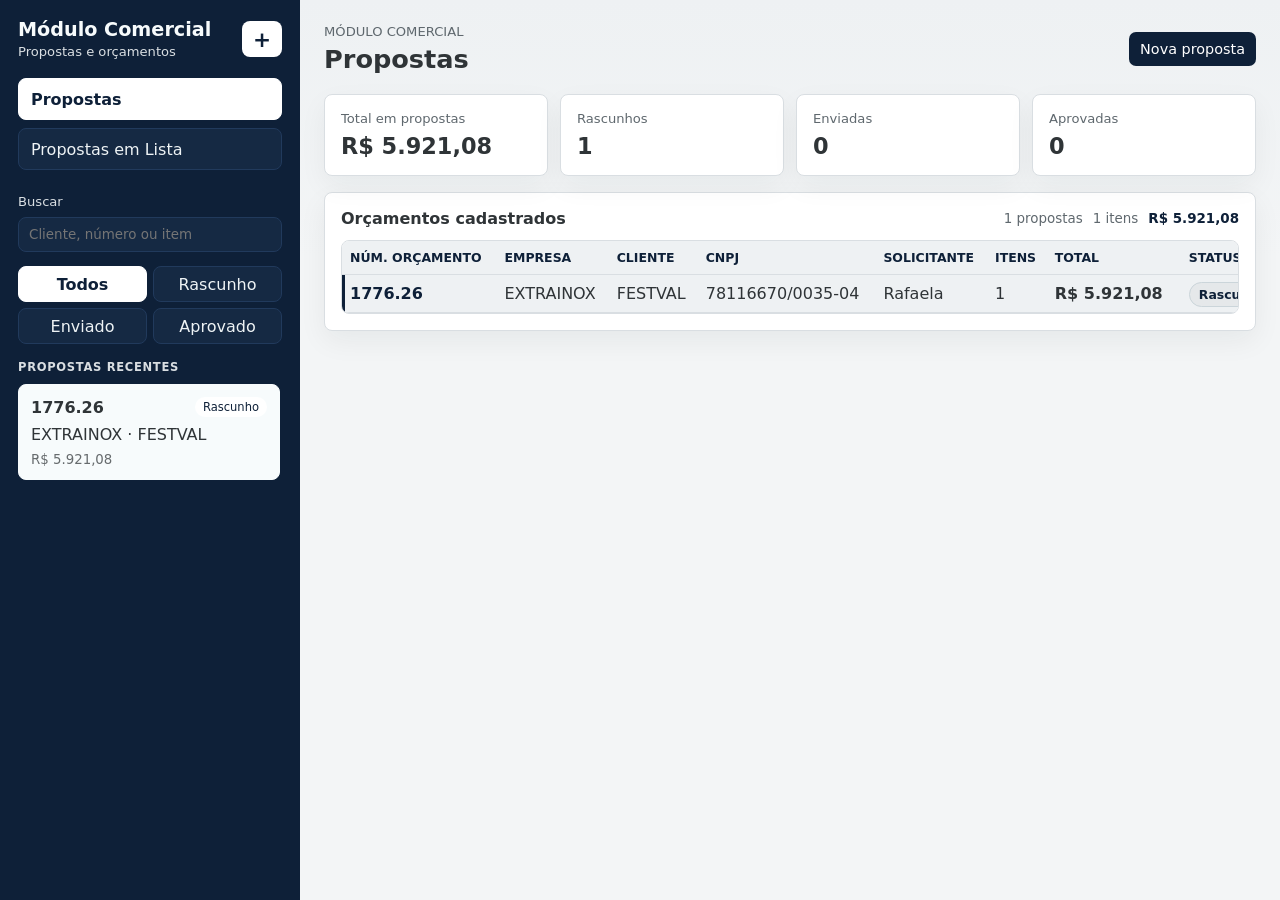
==== index.html @ a144a551 "Add files via upload" ====
<!doctype html>
<html lang="pt-BR">
  <head>
    <meta charset="utf-8" />
    <meta name="viewport" content="width=device-width, initial-scale=1" />
    <title>Orçamentos | Protótipo local</title>
    <link rel="stylesheet" href="./styles.css" />
  </head>
  <body>
    <div class="app-shell">
      <aside class="quote-nav" aria-label="Módulo Comercial">
        <div class="brand-row">
          <div>
            <strong>Módulo Comercial</strong>
            <span>Propostas e orçamentos</span>
          </div>
          <button class="icon-button" id="newQuoteButton" type="button" title="Novo orçamento" aria-label="Novo orçamento">+</button>
        </div>

        <nav class="module-nav" aria-label="Navegação do módulo comercial">
          <button class="module-button is-active" type="button" data-screen="propostas">Propostas</button>
          <button class="module-button" type="button" data-screen="lista">Propostas em Lista</button>
        </nav>

        <label class="search-box">
          <span>Buscar</span>
          <input id="searchInput" type="search" placeholder="Cliente, número ou item" autocomplete="off" />
        </label>

        <div class="status-tabs" role="tablist" aria-label="Filtro por status">
          <button class="status-tab is-active" type="button" data-filter="todos">Todos</button>
          <button class="status-tab" type="button" data-filter="rascunho">Rascunho</button>
          <button class="status-tab" type="button" data-filter="enviado">Enviado</button>
          <button class="status-tab" type="button" data-filter="aprovado">Aprovado</button>
        </div>

        <div class="nav-section-title">Propostas recentes</div>
        <div class="quote-list" id="quoteList" aria-live="polite"></div>
      </aside>

      <main class="workspace">
        <section class="screen" id="proposalScreen">
          <div id="proposalOverview">
            <header class="topbar">
              <div>
                <p class="eyebrow">Módulo Comercial</p>
                <h1>Propostas</h1>
              </div>
              <div class="topbar-actions">
                <button class="primary-button" id="newQuoteOverviewButton" type="button">Nova proposta</button>
              </div>
            </header>

            <section class="stat-grid" aria-label="Resumo das propostas">
              <article class="stat-card">
                <span>Total em propostas</span>
                <strong id="overviewTotalValue">R$ 0,00</strong>
              </article>
              <article class="stat-card">
                <span>Rascunhos</span>
                <strong id="overviewDraftCount">0</strong>
              </article>
              <article class="stat-card">
                <span>Enviadas</span>
                <strong id="overviewSentCount">0</strong>
              </article>
              <article class="stat-card">
                <span>Aprovadas</span>
                <strong id="overviewApprovedCount">0</strong>
              </article>
            </section>

            <section class="panel list-panel" aria-label="Orçamentos cadastrados">
              <div class="section-heading">
                <h2>Orçamentos cadastrados</h2>
                <div class="list-metrics">
                  <span id="overviewProposalCount">0 propostas</span>
                  <span id="overviewItemCount">0 itens</span>
                  <strong id="overviewGrandTotal">R$ 0,00</strong>
                </div>
              </div>

              <div class="table-wrap">
                <table class="overview-table">
                  <thead>
                    <tr>
                      <th>Núm. orçamento</th>
                      <th>Empresa</th>
                      <th>Cliente</th>
                      <th>CNPJ</th>
                      <th>Solicitante</th>
                      <th>Itens</th>
                      <th>Total</th>
                      <th>Status</th>
                      <th>Última alteração</th>
                    </tr>
                  </thead>
                  <tbody id="proposalOverviewBody"></tbody>
                </table>
              </div>
            </section>
          </div>

          <div id="proposalEditor" class="is-hidden">
        <header class="topbar">
          <div>
            <p class="eyebrow">Baseado na planilha atual</p>
            <h1 id="quoteTitle">Novo orçamento</h1>
          </div>
          <div class="topbar-actions">
            <button class="ghost-button" id="backToProposalsButton" type="button">Voltar</button>
            <button class="ghost-button" id="duplicateButton" type="button">Duplicar</button>
            <button class="ghost-button danger-text" id="deleteButton" type="button">Excluir</button>
            <button class="ghost-button" id="exportButton" type="button">Exportar JSON</button>
            <label class="ghost-button file-button">
              Importar JSON
              <input id="importInput" type="file" accept="application/json" />
            </label>
            <button class="primary-button" id="printButton" type="button">Imprimir proposta</button>
          </div>
        </header>

        <section class="edit-grid" aria-label="Editor de orçamento">
          <form class="details-stack" id="quoteForm">
            <section class="panel details-panel">
              <div class="section-heading">
                <h2>Identificação</h2>
                <div class="save-state" id="saveState">Salvo localmente</div>
              </div>
              <div class="compact-form-grid">
                <label>
                  Núm. orçamento
                  <input name="number" type="text" required />
                </label>
                <label>
                  Empresa
                  <select name="company">
                    <option value="EXTRAINOX">EXTRAINOX</option>
                    <option value="EXTRAFRIO">EXTRAFRIO</option>
                  </select>
                </label>
                <label>
                  Status
                  <select name="status">
                    <option value="rascunho">Rascunho</option>
                    <option value="enviado">Enviado</option>
                    <option value="aprovado">Aprovado</option>
                    <option value="revisao">Em revisão</option>
                    <option value="recusado">Recusado</option>
                  </select>
                </label>
                <label>
                  Incluído por
                  <input name="includedBy" type="text" />
                </label>
              </div>
            </section>

            <section class="panel details-panel">
              <div class="section-heading">
                <h2>Cliente</h2>
              </div>
              <div class="compact-form-grid">
                <label class="span-2">
                  Nome fantasia
                  <input name="client" type="text" placeholder="Nome do cliente" required />
                </label>
                <label class="span-2">
                  Razão social
                  <input name="legalName" type="text" />
                </label>
                <label>
                  CNPJ
                  <input name="cnpj" type="text" />
                </label>
                <label>
                  Solicitante
                  <input name="requester" type="text" />
                </label>
                <label>
                  Fone
                  <input name="phone" type="text" />
                </label>
                <label>
                  E-mail
                  <input name="email" type="email" />
                </label>
              </div>
            </section>

            <section class="panel details-panel">
              <div class="section-heading">
                <h2>Endereço</h2>
              </div>
              <div class="address-line-grid">
                <label class="address-main">
                  Endereço
                  <input name="address" type="text" />
                </label>
                <label>
                  Número
                  <input name="addressNumber" type="text" />
                </label>
                <label>
                  Bairro
                  <input name="district" type="text" />
                </label>
                <label>
                  Cidade
                  <input name="city" type="text" />
                </label>
                <label>
                  UF
                  <input name="state" type="text" maxlength="2" placeholder="PR" />
                </label>
                <label>
                  CEP
                  <input name="zipCode" type="text" />
                </label>
              </div>
            </section>

            <section class="panel details-panel">
              <div class="section-heading">
                <h2>Condições comerciais</h2>
              </div>
              <div class="compact-form-grid">
                <label>
                  Pagamento
                  <input name="paymentTerms" type="text" placeholder="30 dias" />
                </label>
                <label>
                  Entrega
                  <input name="deliveryTime" type="text" placeholder="30 dias" />
                </label>
                <label>
                  Validade
                  <input name="proposalValidity" type="text" placeholder="10 dias" />
                </label>
                <label>
                  Frete
                  <input name="freightType" type="text" placeholder="CIF / FOB" />
                </label>
              </div>
              <label class="full-label">
                Observações comerciais
                <textarea name="notes" rows="3" placeholder="Inclua garantias, escopo, exclusões ou premissas relevantes."></textarea>
              </label>
            </section>
          </form>

        </section>

        <section class="panel item-panel" aria-label="Itens do orçamento">
          <div class="section-heading">
            <h2>Itens</h2>
            <button class="secondary-button" id="addItemButton" type="button">Adicionar item</button>
          </div>

          <div class="table-wrap">
            <table>
              <thead>
                <tr>
                  <th>Código</th>
                  <th>Descrição</th>
                  <th>Qtd.</th>
                  <th>NCM</th>
                  <th>Preço líquido</th>
                  <th>BC ICMS</th>
                  <th>ICMS %</th>
                  <th>IPI %</th>
                  <th>Valor un.</th>
                  <th>Total</th>
                  <th></th>
                </tr>
              </thead>
              <tbody id="itemsBody"></tbody>
            </table>
          </div>
        </section>

        <section class="panel summary-panel summary-panel-bottom" aria-label="Resumo financeiro">
          <div class="section-heading">
            <h2>Resumo do orçamento</h2>
            <span class="quote-pill" id="statusPill">Rascunho</span>
          </div>

          <div class="summary-card-grid">
            <div class="summary-card">
              <span>Preço líquido</span>
              <strong id="liquidTotal">R$ 0,00</strong>
            </div>
            <div class="summary-card">
              <span>ICMS total</span>
              <strong id="icmsTotal">R$ 0,00</strong>
            </div>
            <div class="summary-card">
              <span>IPI total</span>
              <strong id="ipiTotal">R$ 0,00</strong>
            </div>
            <div class="summary-card">
              <span>PIS/COFINS total</span>
              <strong id="pisCofinsTotal">R$ 0,00</strong>
            </div>
            <div class="summary-card is-total">
              <span>Total proposto</span>
              <strong id="grandTotal">R$ 0,00</strong>
            </div>
          </div>

          <div class="summary-adjustments">
            <span><strong id="itemCount">0</strong> itens</span>
            <span>Frete / despesas: <strong id="freightTotal">R$ 0,00</strong></span>
            <label>
              Ajustar frete
              <input name="freight" form="quoteForm" type="number" min="0" step="0.01" />
            </label>
          </div>
        </section>
          </div>
        </section>

        <section class="screen is-hidden" id="proposalListScreen">
          <header class="topbar">
            <div>
              <p class="eyebrow">Módulo Comercial</p>
              <h1>Propostas em Lista</h1>
            </div>
            <div class="topbar-actions">
              <button class="ghost-button" id="openSelectedProposalButton" type="button">Abrir proposta selecionada</button>
              <button class="primary-button" id="newQuoteListButton" type="button">Nova proposta</button>
            </div>
          </header>

          <section class="panel list-panel" aria-label="Todas as propostas em lista">
            <div class="section-heading">
              <h2>Espelho da planilha</h2>
              <div class="list-metrics">
                <span id="listProposalCount">0 propostas</span>
                <span id="listItemCount">0 itens</span>
                <strong id="listGrandTotal">R$ 0,00</strong>
              </div>
            </div>

            <div class="table-wrap">
              <table class="proposal-list-table">
                <thead>
                  <tr>
                    <th>Empresa</th>
                    <th>Núm. orçamento</th>
                    <th>Nome fantasia</th>
                    <th>CNPJ</th>
                    <th>Código</th>
                    <th>Produto</th>
                    <th>QTD</th>
                    <th>NCM</th>
                    <th>UF</th>
                    <th>Preço Net</th>
                    <th>Preço líquido</th>
                    <th>% BC ICMS</th>
                    <th>% ICMS</th>
                    <th>% IPI</th>
                    <th>Coeficiente</th>
                    <th>Prod. c/ ICMS</th>
                    <th>ICMS R$</th>
                    <th>Base IPI</th>
                    <th>IPI R$</th>
                    <th>Base ICMS</th>
                    <th>Valor unit. total</th>
                    <th>ICMS total</th>
                    <th>IPI total</th>
                    <th>Valor total</th>
                    <th>Razão social</th>
                    <th>Endereço</th>
                    <th>N°</th>
                    <th>Bairro</th>
                    <th>Cidade</th>
                    <th>UF II</th>
                    <th>CEP</th>
                    <th>Fone</th>
                    <th>E-mail</th>
                    <th>Solicitante</th>
                    <th>Pagamento</th>
                    <th>Entrega</th>
                    <th>Validade</th>
                    <th>Frete</th>
                    <th>Incluído por</th>
                  </tr>
                </thead>
                <tbody id="proposalRowsBody"></tbody>
              </table>
            </div>
          </section>
        </section>
      </main>
    </div>

    <template id="quoteItemTemplate">
      <button class="quote-card" type="button">
        <span class="quote-card-top">
          <strong data-role="number"></strong>
          <em data-role="status"></em>
        </span>
        <span data-role="client"></span>
        <small data-role="total"></small>
      </button>
    </template>

    <template id="lineItemTemplate">
      <tr>
        <td><input data-field="code" type="text" placeholder="1634.1" /></td>
        <td><input data-field="description" type="text" placeholder="Produto" /></td>
        <td><input data-field="quantity" type="number" min="0" step="0.01" /></td>
        <td><input data-field="ncm" type="text" placeholder="9403.20.90" /></td>
        <td><input data-field="liquidPrice" type="number" min="0" step="0.01" /></td>
        <td><input data-field="icmsBase" type="number" min="0" step="0.0001" /></td>
        <td><input data-field="icms" type="number" min="0" step="0.0001" /></td>
        <td><input data-field="ipi" type="number" min="0" step="0.0001" /></td>
        <td class="money-cell" data-role="unitTotal">R$ 0,00</td>
        <td class="money-cell" data-role="lineTotal">R$ 0,00</td>
        <td><button class="icon-button danger" data-role="remove" type="button" title="Remover item" aria-label="Remover item">x</button></td>
      </tr>
    </template>

    <script src="./tax-rules.js"></script>
    <script src="./app.js"></script>
  </body>
</html>
---- styles.css ----
:root {
  color-scheme: light;
  --ink: #2f3437;
  --muted: #5f686e;
  --line: #d9dee2;
  --panel: #ffffff;
  --surface: #f3f5f6;
  --surface-strong: #e5e8ea;
  --surface-soft: #fafbfc;
  --accent: #0e2038;
  --accent-strong: #0e2038;
  --warn: #5f686e;
  --danger: #2f3437;
  --blue: #0e2038;
  --steel: #8f9da4;
  --steel-light: #d9dee2;
  --warm: #e5e8ea;
  --shadow: 0 12px 36px rgba(23, 32, 38, 0.08);
  font-family:
    Inter, ui-sans-serif, system-ui, -apple-system, BlinkMacSystemFont, "Segoe UI",
    sans-serif;
}

* {
  box-sizing: border-box;
}

body {
  margin: 0;
  background: linear-gradient(180deg, #eef1f3 0, var(--surface) 260px);
  color: var(--ink);
}

button,
input,
select,
textarea {
  font: inherit;
}

button {
  cursor: pointer;
}

.app-shell {
  display: grid;
  grid-template-columns: 300px minmax(0, 1fr);
  min-height: 100vh;
}

.quote-nav {
  background: #0e2038;
  color: #f7fbfc;
  display: flex;
  flex-direction: column;
  height: 100vh;
  min-width: 0;
  padding: 18px;
  position: sticky;
  top: 0;
}

.brand-row,
.topbar,
.section-heading,
.quote-card-top,
.topbar-actions,
.item-actions,
.view-switch,
.list-metrics {
  display: flex;
  align-items: center;
}

.brand-row {
  justify-content: space-between;
  gap: 14px;
}

.brand-row strong {
  display: block;
  font-size: 1.2rem;
}

.brand-row span,
.eyebrow,
.search-box span {
  color: var(--muted);
  font-size: 0.82rem;
}

.quote-nav .brand-row span,
.quote-nav .search-box span {
  color: #d9dee2;
}

.icon-button {
  align-items: center;
  background: var(--surface-strong);
  border: 1px solid transparent;
  border-radius: 8px;
  color: var(--ink);
  display: inline-flex;
  height: 36px;
  justify-content: center;
  min-width: 36px;
  padding: 0 10px;
}

.quote-nav .icon-button {
  background: #ffffff;
  color: #0e2038;
  font-size: 1.35rem;
  font-weight: 700;
}

.module-nav {
  display: grid;
  gap: 8px;
  margin-top: 18px;
}

.module-button {
  background: #152943;
  border: 1px solid #213a5c;
  border-radius: 8px;
  color: #eef3f5;
  min-height: 42px;
  padding: 10px 12px;
  text-align: left;
}

.module-button.is-active {
  background: #ffffff;
  border-color: #ffffff;
  color: #0e2038;
  font-weight: 700;
}

.search-box {
  display: grid;
  gap: 8px;
  margin: 24px 0 14px;
}

.search-box input,
input,
select,
textarea {
  background: #fff;
  border: 1px solid var(--line);
  border-radius: 8px;
  color: var(--ink);
  min-width: 0;
  outline: none;
  padding: 9px 10px;
  width: 100%;
}

.search-box input {
  background: #152943;
  border-color: #213a5c;
  color: #f7fbfc;
}

input:focus,
select:focus,
textarea:focus,
.status-tab:focus,
button:focus {
  border-color: var(--accent);
  box-shadow: 0 0 0 3px rgba(33, 58, 92, 0.18);
}

.status-tabs {
  display: grid;
  gap: 6px;
  grid-template-columns: repeat(2, minmax(0, 1fr));
  margin-bottom: 16px;
}

.status-tab {
  background: #152943;
  border: 1px solid #213a5c;
  border-radius: 8px;
  color: #eef3f5;
  min-height: 36px;
}

.status-tab.is-active {
  background: #ffffff;
  border-color: #ffffff;
  color: #0e2038;
  font-weight: 700;
}

.nav-section-title {
  color: #d9dee2;
  font-size: 0.72rem;
  font-weight: 700;
  letter-spacing: 0.06em;
  margin-bottom: 10px;
  text-transform: uppercase;
}

.quote-list {
  display: grid;
  gap: 8px;
  overflow: auto;
  padding-right: 2px;
}

.quote-card {
  background: #152943;
  border: 1px solid #213a5c;
  border-radius: 8px;
  color: #f7fbfc;
  display: grid;
  gap: 8px;
  padding: 12px;
  text-align: left;
}

.quote-card.is-active {
  background: #f7fbfc;
  border-color: #f7fbfc;
  color: var(--ink);
}

.quote-card:hover {
  border-color: #ffffff;
}

.quote-card-top {
  justify-content: space-between;
  gap: 10px;
}

.quote-card em {
  border-radius: 999px;
  color: #0e2038;
  background: #ffffff;
  font-size: 0.72rem;
  font-style: normal;
  padding: 3px 8px;
  white-space: nowrap;
}

.quote-card small {
  color: inherit;
  opacity: 0.72;
}

.workspace {
  min-width: 0;
  padding: 24px;
}

.topbar {
  align-items: center;
  justify-content: space-between;
  gap: 18px;
  margin-bottom: 20px;
}

.topbar > div:first-child {
  flex: 1;
  min-width: 0;
}

.eyebrow {
  margin: 0 0 5px;
  text-transform: uppercase;
}

h1,
h2 {
  letter-spacing: 0;
  margin: 0;
}

h1 {
  font-size: clamp(1.5rem, 2vw, 2.15rem);
  overflow: hidden;
  text-overflow: ellipsis;
  white-space: nowrap;
}

h2 {
  font-size: 1rem;
}

.topbar-actions {
  flex-wrap: nowrap;
  gap: 6px;
  justify-content: flex-end;
  white-space: nowrap;
}

.primary-button,
.secondary-button,
.ghost-button {
  border: 1px solid transparent;
  border-radius: 7px;
  font-size: 0.9rem;
  min-height: 34px;
  padding: 7px 10px;
  transition:
    background-color 0.15s ease,
    border-color 0.15s ease;
}

.primary-button {
  background: var(--accent);
  color: #fff;
}

.primary-button:hover {
  background: var(--accent-strong);
}

.secondary-button {
  background: #e5e8ea;
  color: #0e2038;
}

.secondary-button:hover {
  background: #d9dee2;
}

.ghost-button {
  background: #fff;
  border-color: var(--line);
  color: var(--ink);
}

.ghost-button:hover {
  border-color: #aebcc5;
}

.danger-text {
  color: var(--danger);
}

.file-button {
  display: inline-flex;
  position: relative;
}

#printButton {
  min-height: 40px;
  padding-inline: 16px;
}

.file-button input {
  inset: 0;
  opacity: 0;
  position: absolute;
}

.edit-grid {
  display: block;
  margin-bottom: 16px;
}

.details-stack {
  display: grid;
  gap: 12px;
}

.panel {
  background: var(--panel);
  border: 1px solid var(--line);
  border-radius: 8px;
  box-shadow: 0 10px 28px rgba(23, 32, 38, 0.06);
  min-width: 0;
  padding: 16px;
}

.section-heading {
  justify-content: space-between;
  gap: 14px;
  margin-bottom: 12px;
}

.item-actions {
  flex-wrap: wrap;
  gap: 10px;
  justify-content: flex-end;
}

.view-switch {
  background: var(--surface);
  border: 1px solid var(--line);
  border-radius: 8px;
  gap: 3px;
  padding: 3px;
}

.view-button {
  background: transparent;
  border: 1px solid transparent;
  border-radius: 6px;
  color: #2f3437;
  min-height: 32px;
  padding: 6px 10px;
}

.view-button.is-active {
  background: #ffffff;
  border-color: var(--line);
  color: var(--accent-strong);
  font-weight: 700;
}

.save-state {
  background: #e5e8ea;
  border-radius: 999px;
  color: var(--accent-strong);
  font-size: 0.84rem;
  padding: 4px 10px;
}

.stat-grid {
  display: grid;
  gap: 12px;
  grid-template-columns: repeat(4, minmax(0, 1fr));
  margin-bottom: 16px;
}

.stat-card {
  background: var(--panel);
  border: 1px solid var(--line);
  border-radius: 8px;
  box-shadow: 0 10px 28px rgba(23, 32, 38, 0.05);
  display: grid;
  gap: 8px;
  padding: 16px;
}

.stat-card span {
  color: var(--muted);
  font-size: 0.82rem;
}

.stat-card strong {
  color: var(--ink);
  font-size: 1.4rem;
  line-height: 1.1;
}

.form-grid {
  display: grid;
  gap: 13px;
  grid-template-columns: repeat(4, minmax(0, 1fr));
}

.compact-form-grid {
  display: grid;
  gap: 9px;
  grid-template-columns: repeat(4, minmax(0, 1fr));
}

.span-2 {
  grid-column: span 2;
}

.address-main {
  min-width: 0;
}

.address-line-grid {
  display: grid;
  gap: 8px;
  grid-template-columns: minmax(220px, 2fr) 76px minmax(120px, 0.9fr) minmax(120px, 0.9fr) 58px 92px;
}

.address-line-grid input {
  min-width: 0;
}

label {
  color: #2f3437;
  display: grid;
  font-size: 0.84rem;
  gap: 6px;
}

.full-label {
  margin-top: 13px;
}

textarea {
  min-height: 74px;
  resize: vertical;
}

.summary-panel {
  position: static;
}

.summary-panel-bottom {
  margin-top: 16px;
}

.quote-pill {
  background: #e5e8ea;
  border: 1px solid #cbd5da;
  border-radius: 999px;
  color: var(--accent-strong);
  font-size: 0.78rem;
  font-weight: 700;
  padding: 4px 9px;
  white-space: nowrap;
}

.summary-card-grid {
  display: grid;
  gap: 12px;
  grid-template-columns: repeat(5, minmax(150px, 1fr));
}

.summary-card {
  background: #fff;
  border: 1px solid var(--line);
  border-radius: 8px;
  box-shadow: 0 10px 24px rgba(14, 32, 56, 0.06);
  color: var(--ink);
  display: grid;
  gap: 9px;
  min-height: 102px;
  padding: 15px 16px;
}

.summary-card span {
  color: var(--muted);
  font-size: 0.82rem;
}

.summary-card strong {
  color: #2f3437;
  font-size: 1.35rem;
  line-height: 1.1;
  white-space: nowrap;
}

.summary-card.is-total {
  background: #0e2038;
  border-color: #0e2038;
  color: #fff;
}

.summary-card.is-total span,
.summary-card.is-total strong {
  color: #fff;
}

.summary-card.is-total strong {
  font-size: 1.55rem;
}

.summary-adjustments {
  align-items: center;
  border-bottom: 1px solid var(--line);
  border-top: 1px solid var(--line);
  color: var(--muted);
  display: flex;
  flex-wrap: wrap;
  gap: 10px;
  justify-content: flex-end;
  margin-top: 14px;
  padding-top: 13px;
}

.summary-adjustments label {
  align-items: center;
  color: var(--muted);
  display: flex;
  flex-direction: row;
  gap: 8px;
}

.summary-adjustments input {
  max-width: 150px;
  min-height: 36px;
  padding: 8px 10px;
}

.table-wrap {
  border: 1px solid var(--line);
  border-radius: 8px;
  max-height: 62vh;
  overflow-x: auto;
}

.is-hidden {
  display: none;
}

table {
  border-collapse: collapse;
  min-width: 1280px;
  width: 100%;
}

.grouped-table {
  min-width: 980px;
}

.overview-table {
  min-width: 1120px;
}

.proposal-list-table {
  min-width: 3600px;
}

.compact-button {
  min-height: 30px;
  padding: 5px 10px;
}

.quote-number-link {
  background: transparent;
  border: 0;
  color: var(--accent-strong);
  font-weight: 800;
  min-height: 0;
  padding: 0;
  text-align: left;
}

.quote-number-link:hover {
  color: #0e2038;
  text-decoration: underline;
}

.list-metrics {
  color: var(--muted);
  flex-wrap: wrap;
  font-size: 0.84rem;
  gap: 10px;
  justify-content: flex-end;
}

.list-metrics strong {
  color: #0e2038;
}

.is-selected-row {
  background: #eef1f3;
  box-shadow: inset 3px 0 0 var(--accent);
}

th {
  background: #eef1f3;
  color: #0e2038;
  font-size: 0.78rem;
  font-weight: 700;
  position: sticky;
  top: 0;
  z-index: 1;
  text-align: left;
  text-transform: uppercase;
  white-space: nowrap;
}

th,
td {
  border-bottom: 1px solid var(--line);
  padding: 9px 8px;
  vertical-align: middle;
}

tbody tr {
  background: #fff;
}

tbody tr:hover {
  background: #f6f8f9;
}

td input {
  padding: 8px;
}

.money-cell {
  font-weight: 700;
  min-width: 128px;
  white-space: nowrap;
}

.danger {
  background: #e5e8ea;
  color: var(--danger);
}

@media print {
  .quote-nav,
  .topbar-actions,
  .secondary-button,
  .danger,
  .save-state {
    display: none;
  }

  .app-shell,
  .edit-grid {
    display: block;
  }

  .workspace {
    padding: 0;
  }

  .panel {
    box-shadow: none;
    margin-bottom: 14px;
  }
}

@media (max-width: 1120px) {
  .app-shell {
    grid-template-columns: 280px minmax(0, 1fr);
  }

  .edit-grid {
    display: block;
  }

  .form-grid {
    grid-template-columns: repeat(2, minmax(0, 1fr));
  }

  .compact-form-grid {
    grid-template-columns: repeat(2, minmax(0, 1fr));
  }

  .summary-card-grid {
    grid-template-columns: repeat(2, minmax(0, 1fr));
  }

  .stat-grid {
    grid-template-columns: repeat(2, minmax(0, 1fr));
  }
}

@media (max-width: 780px) {
  .app-shell {
    display: block;
  }

  .quote-nav {
    min-height: auto;
  }

  .quote-list {
    grid-auto-flow: column;
    grid-auto-columns: minmax(230px, 1fr);
    overflow-x: auto;
  }

  .workspace {
    padding: 16px;
  }

  .topbar {
    align-items: stretch;
    flex-direction: column;
  }

  .topbar-actions {
    flex-wrap: wrap;
    justify-content: flex-start;
    white-space: normal;
  }

  h1 {
    white-space: normal;
  }

  .form-grid,
  .compact-form-grid {
    display: grid;
    grid-template-columns: 1fr;
  }

  .summary-card-grid {
    grid-template-columns: 1fr;
  }

  .summary-adjustments {
    align-items: stretch;
    display: grid;
    justify-content: stretch;
  }

  .summary-adjustments label {
    align-items: stretch;
    display: grid;
  }

  .summary-adjustments input {
    max-width: none;
  }

  .span-2 {
    grid-column: span 1;
  }

  .address-main,
  .address-number {
    grid-column: span 1;
  }

  .stat-grid {
    grid-template-columns: 1fr;
  }
}
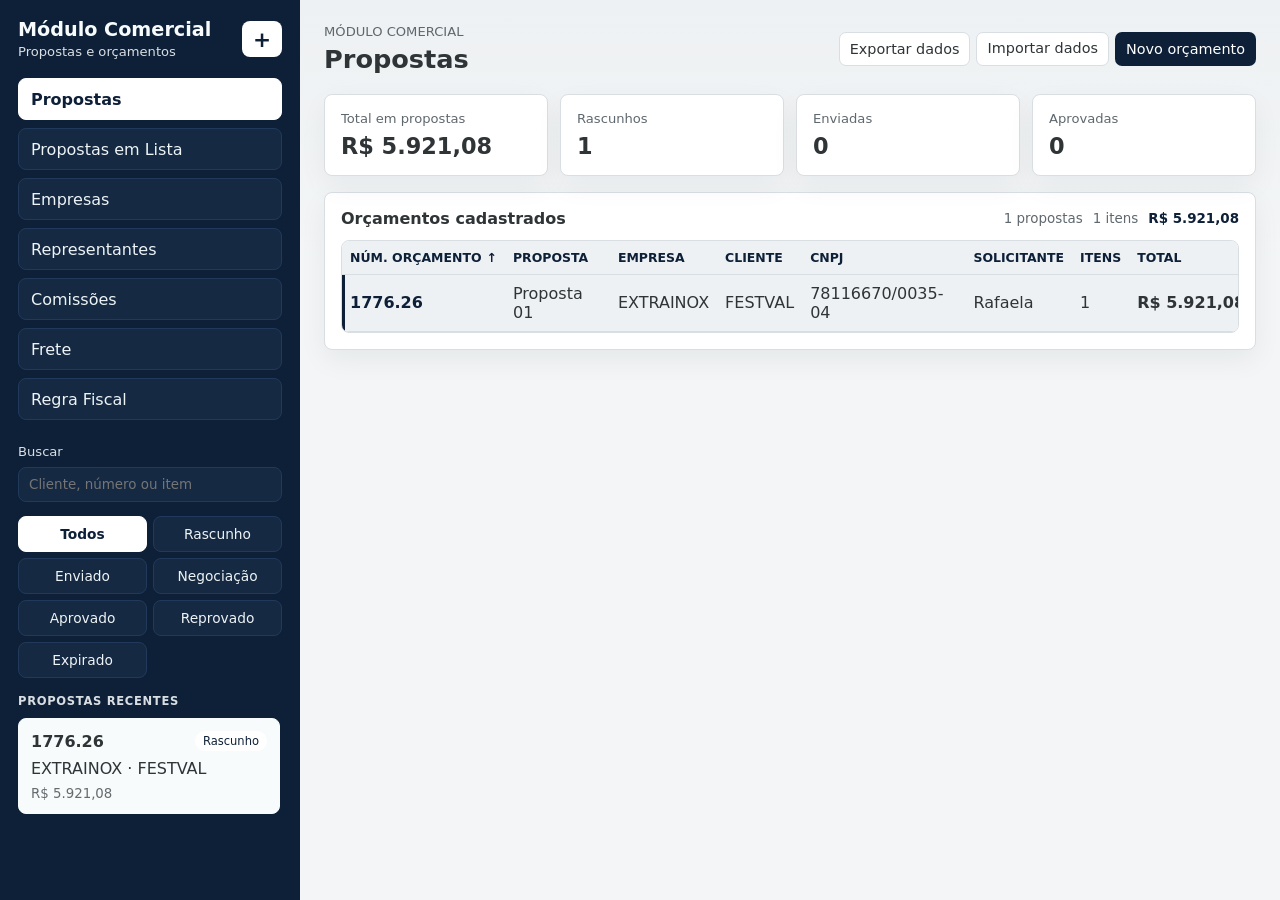
==== commit 75ffcfd4: "Add files via upload Atualiza módulo comercial com anexos, frete e painéis recolhíveis" ====
--- a/index.html
+++ b/index.html
@@ -1,4 +1,4 @@
-<!doctype html>
+﻿<!doctype html>
 <html lang="pt-BR">
   <head>
     <meta charset="utf-8" />
@@ -20,6 +20,11 @@
         <nav class="module-nav" aria-label="Navegação do módulo comercial">
           <button class="module-button is-active" type="button" data-screen="propostas">Propostas</button>
           <button class="module-button" type="button" data-screen="lista">Propostas em Lista</button>
+          <button class="module-button" type="button" data-screen="empresas">Empresas</button>
+          <button class="module-button" type="button" data-screen="representantes">Representantes</button>
+          <button class="module-button" type="button" data-screen="comissoes">Comissões</button>
+          <button class="module-button" type="button" data-screen="frete">Frete</button>
+          <button class="module-button" type="button" data-screen="fiscal">Regra Fiscal</button>
         </nav>
 
         <label class="search-box">
@@ -31,7 +36,10 @@
           <button class="status-tab is-active" type="button" data-filter="todos">Todos</button>
           <button class="status-tab" type="button" data-filter="rascunho">Rascunho</button>
           <button class="status-tab" type="button" data-filter="enviado">Enviado</button>
+          <button class="status-tab" type="button" data-filter="negociacao">Negociação</button>
           <button class="status-tab" type="button" data-filter="aprovado">Aprovado</button>
+          <button class="status-tab" type="button" data-filter="reprovado">Reprovado</button>
+          <button class="status-tab" type="button" data-filter="expirado">Expirado</button>
         </div>
 
         <div class="nav-section-title">Propostas recentes</div>
@@ -47,7 +55,12 @@
                 <h1>Propostas</h1>
               </div>
               <div class="topbar-actions">
-                <button class="primary-button" id="newQuoteOverviewButton" type="button">Nova proposta</button>
+                <button class="ghost-button" id="exportBackupButton" type="button">Exportar dados</button>
+                <label class="ghost-button file-button">
+                  Importar dados
+                  <input id="importBackupInput" type="file" accept="application/json" />
+                </label>
+                <button class="primary-button" id="newQuoteOverviewButton" type="button">Novo orçamento</button>
               </div>
             </header>
 
@@ -84,7 +97,8 @@
                 <table class="overview-table">
                   <thead>
                     <tr>
-                      <th>Núm. orçamento</th>
+                      <th><button class="table-sort-button" id="sortOverviewNumberButton" type="button">Núm. orçamento <span id="sortOverviewNumberIcon">↕</span></button></th>
+                      <th>Proposta</th>
                       <th>Empresa</th>
                       <th>Cliente</th>
                       <th>CNPJ</th>
@@ -116,7 +130,9 @@
               Importar JSON
               <input id="importInput" type="file" accept="application/json" />
             </label>
-            <button class="primary-button" id="printButton" type="button">Imprimir proposta</button>
+            <button class="secondary-button" id="saveQuoteButton" type="button">Salvar</button>
+            <button class="ghost-button" id="previewPdfButton" type="button">Prévia PDF</button>
+            <button class="primary-button" id="printButton" type="button">Baixar PDF da prévia</button>
           </div>
         </header>
 
@@ -134,24 +150,38 @@
                 </label>
                 <label>
                   Empresa
-                  <select name="company">
-                    <option value="EXTRAINOX">EXTRAINOX</option>
-                    <option value="EXTRAFRIO">EXTRAFRIO</option>
-                  </select>
+                  <select name="company"></select>
                 </label>
                 <label>
                   Status
                   <select name="status">
                     <option value="rascunho">Rascunho</option>
-                    <option value="enviado">Enviado</option>
+                    <option value="enviado">Enviada ao cliente</option>
+                    <option value="negociacao">Em negociação</option>
                     <option value="aprovado">Aprovado</option>
-                    <option value="revisao">Em revisão</option>
-                    <option value="recusado">Recusado</option>
+                    <option value="reprovado">Reprovado</option>
+                    <option value="cancelado">Cancelado</option>
+                    <option value="expirado">Expirado</option>
                   </select>
+                </label>
+                <label>
+                  Proposta
+                  <input name="revision" type="text" placeholder="Proposta 01" readonly />
                 </label>
                 <label>
                   Incluído por
                   <input name="includedBy" type="text" />
+                </label>
+                <label>
+                  Tem representante?
+                  <select name="hasRepresentative">
+                    <option value="nao">Não</option>
+                    <option value="sim">Sim</option>
+                  </select>
+                </label>
+                <label id="representativeField" class="span-2 is-hidden">
+                  Representante
+                  <select name="representativeId"></select>
                 </label>
               </div>
             </section>
@@ -159,6 +189,9 @@
             <section class="panel details-panel">
               <div class="section-heading">
                 <h2>Cliente</h2>
+                <div class="lookup-actions">
+                  <span class="lookup-status" id="cnpjLookupStatus" aria-live="polite"></span>
+                </div>
               </div>
               <div class="compact-form-grid">
                 <label class="span-2">
@@ -171,7 +204,10 @@
                 </label>
                 <label>
                   CNPJ
-                  <input name="cnpj" type="text" />
+                  <span class="lookup-input">
+                    <input name="cnpj" type="text" />
+                    <button class="icon-button lookup-icon-button" id="lookupCnpjButton" type="button" title="Buscar CNPJ" aria-label="Buscar CNPJ">🔍</button>
+                  </span>
                 </label>
                 <label>
                   Solicitante
@@ -222,14 +258,39 @@
 
             <section class="panel details-panel">
               <div class="section-heading">
-                <h2>Condições comerciais</h2>
-              </div>
-              <div class="compact-form-grid">
+                <h2>Propostas do orçamento</h2>
+                <button class="secondary-button" id="createRevisionButton" type="button">Adicionar proposta</button>
+              </div>
+              <div class="revision-timeline" id="revisionTimeline" aria-live="polite"></div>
+            </section>
+
+            <section class="panel details-panel">
+              <div class="section-heading">
+                <div>
+                  <h2 id="activeProposalTitle">Proposta 01</h2>
+                  <p class="section-subtitle">Condições comerciais, itens e resumo</p>
+                </div>
+                <button class="secondary-button is-hidden" id="saleSimulationButton" type="button">Simulação de venda</button>
+              </div>
+              <div class="compact-form-grid proposal-terms-grid">
                 <label>
                   Pagamento
                   <input name="paymentTerms" type="text" placeholder="30 dias" />
                 </label>
                 <label>
+                  Recebimento
+                  <select name="receiptMethod">
+                    <option value="transferencia_pix">Transferência Bancária/Pix</option>
+                    <option value="link_cielo">Link de Pagamento Cielo</option>
+                    <option value="especie">Em espécie</option>
+                    <option value="a_combinar">A combinar</option>
+                  </select>
+                </label>
+                <label>
+                  Conta
+                  <select name="receiptAccountId"></select>
+                </label>
+                <label>
                   Entrega
                   <input name="deliveryTime" type="text" placeholder="30 dias" />
                 </label>
@@ -242,6 +303,7 @@
                   <input name="freightType" type="text" placeholder="CIF / FOB" />
                 </label>
               </div>
+              <div class="selected-sale-simulation is-hidden" id="selectedSaleSimulationSummary"></div>
               <label class="full-label">
                 Observações comerciais
                 <textarea name="notes" rows="3" placeholder="Inclua garantias, escopo, exclusões ou premissas relevantes."></textarea>
@@ -251,18 +313,26 @@
 
         </section>
 
-        <section class="panel item-panel" aria-label="Itens do orçamento">
+        <section class="panel item-panel" id="itemsPanel" aria-label="Itens do orçamento">
           <div class="section-heading">
-            <h2>Itens</h2>
-            <button class="secondary-button" id="addItemButton" type="button">Adicionar item</button>
-          </div>
-
-          <div class="table-wrap">
-            <table>
+            <div>
+              <h2>Itens</h2>
+              <p class="section-subtitle" id="itemsSummary">Itens da proposta.</p>
+            </div>
+            <div class="panel-heading-actions">
+              <button class="secondary-button" id="addItemButton" type="button">Adicionar item</button>
+              <button class="ghost-button compact-button collapse-toggle-button" id="toggleItemsButton" type="button" title="Reduzir itens" aria-label="Reduzir itens" aria-expanded="true">↑</button>
+            </div>
+          </div>
+
+          <div class="items-panel-content" id="itemsPanelContent">
+            <div class="table-wrap">
+            <table class="items-table">
               <thead>
                 <tr>
                   <th>Código</th>
                   <th>Descrição</th>
+                  <th>Adc.</th>
                   <th>Qtd.</th>
                   <th>NCM</th>
                   <th>Preço líquido</th>
@@ -276,13 +346,158 @@
               </thead>
               <tbody id="itemsBody"></tbody>
             </table>
+            </div>
+          </div>
+        </section>
+
+        <section class="panel proposal-attachments-panel" id="proposalAttachmentsPanel">
+          <div class="attachment-panel-header">
+            <div>
+              <h3>Anexos da proposta</h3>
+              <p id="proposalAttachmentsSummary">Catálogos, fichas técnicas e materiais complementares.</p>
+            </div>
+            <div class="attachment-panel-actions">
+              <label class="secondary-button file-button">
+                Anexar arquivo
+                <input id="proposalAttachmentInput" type="file" accept=".pdf,image/*" multiple />
+              </label>
+              <button class="ghost-button compact-button collapse-toggle-button" id="toggleProposalAttachmentsButton" type="button" title="Expandir anexos" aria-label="Expandir anexos" aria-expanded="false">↓</button>
+            </div>
+          </div>
+          <div class="proposal-attachments-content" id="proposalAttachmentsContent">
+            <div class="proposal-attachments-list" id="proposalAttachmentsList"></div>
+          </div>
+        </section>
+
+        <div class="modal-backdrop is-hidden" id="itemDescriptionModal" role="dialog" aria-modal="true" aria-labelledby="itemDescriptionTitle">
+          <section class="modal-panel description-modal">
+            <header class="modal-header">
+              <div>
+                <p class="eyebrow">Item da proposta</p>
+                <h2 id="itemDescriptionTitle">Descrição comercial</h2>
+              </div>
+              <button class="icon-button" id="closeItemDescriptionButton" type="button" title="Fechar" aria-label="Fechar">x</button>
+            </header>
+            <div class="description-editor-grid">
+              <label>
+                Descrição resumida / sistêmica
+                <input id="itemDescriptionSummary" type="text" />
+              </label>
+              <label>
+                Descrição comercial completa
+                <textarea id="itemCommercialDescription" rows="10"></textarea>
+              </label>
+            </div>
+            <footer class="modal-actions">
+              <button class="ghost-button" id="cancelItemDescriptionButton" type="button">Cancelar</button>
+              <button class="primary-button" id="saveItemDescriptionButton" type="button">Salvar descrição</button>
+            </footer>
+          </section>
+        </div>
+
+        <div class="modal-backdrop is-hidden" id="pdfResultModal" role="dialog" aria-modal="true" aria-labelledby="pdfResultTitle">
+          <section class="modal-panel pdf-result-modal">
+            <header class="modal-header">
+              <div>
+                <p class="eyebrow">Arquivo gerado</p>
+                <h2 id="pdfResultTitle">PDF da proposta</h2>
+              </div>
+              <button class="icon-button" id="closePdfResultButton" type="button" title="Fechar" aria-label="Fechar">x</button>
+            </header>
+            <p class="pdf-result-filename" id="pdfResultFilename"></p>
+            <footer class="modal-actions">
+              <a class="ghost-button" id="pdfResultOpenButton" href="#" target="_blank" rel="noopener">Abrir PDF</a>
+              <a class="primary-button" id="pdfResultDownloadButton" href="#" download>Baixar PDF</a>
+            </footer>
+          </section>
+        </div>
+
+        <section class="panel freight-simulator-panel is-collapsed" id="freightSimulatorPanel" aria-label="Simulador de frete">
+          <div class="section-heading">
+            <div>
+              <h2>Simulador custo frete</h2>
+              <p class="section-subtitle">Cálculo de frete, seguro e tributos para aplicar na proposta.</p>
+            </div>
+            <button class="icon-button collapse-toggle-button" id="toggleFreightSimulatorButton" type="button" title="Expandir simulador de frete" aria-label="Expandir simulador de frete" aria-expanded="false">↓</button>
+          </div>
+
+          <div class="freight-simulator-content" id="freightSimulatorContent">
+            <div class="topbar-actions freight-simulator-actions">
+              <button class="ghost-button" id="useSelectedQuoteFreightButton" type="button">Usar proposta atual</button>
+              <button class="primary-button" id="applyFreightToQuoteButton" type="button">Aplicar na proposta</button>
+            </div>
+
+            <div class="freight-simulator-grid">
+              <label>
+                Valor da NF
+                <input data-freight-sim-field="invoiceValue" type="text" inputmode="decimal" />
+              </label>
+              <label>
+                Frete base
+                <input data-freight-sim-field="baseFreight" type="text" inputmode="decimal" />
+              </label>
+              <label>
+                UF destino
+                <input data-freight-sim-field="destinationUf" type="text" maxlength="2" />
+              </label>
+              <label>
+                Seguro %
+                <input data-freight-sim-field="insuranceRate" type="text" inputmode="decimal" />
+              </label>
+              <label>
+                Tarifa %
+                <input data-freight-sim-field="operationalRate" type="text" inputmode="decimal" />
+              </label>
+              <label>
+                Tipo
+                <select data-freight-sim-field="type">
+                  <option value="CIF">CIF</option>
+                  <option value="FOB">FOB</option>
+                  <option value="RETIRADA">Retirada</option>
+                  <option value="A COMBINAR">A combinar</option>
+                </select>
+              </label>
+            </div>
+
+            <div class="freight-result-grid">
+              <div class="summary-card">
+                <span>TX seguradora</span>
+                <strong id="freightInsuranceValue">R$ 0,00</strong>
+              </div>
+              <div class="summary-card">
+                <span id="freightIcmsLabel">ICMS</span>
+                <strong id="freightIcmsValue">R$ 0,00</strong>
+              </div>
+              <div class="summary-card">
+                <span>Tarifa operacional</span>
+                <strong id="freightOperationalValue">R$ 0,00</strong>
+              </div>
+              <div class="summary-card">
+                <span>Total tributos</span>
+                <strong id="freightTaxesValue">R$ 0,00</strong>
+              </div>
+              <div class="summary-card">
+                <span>Total tx + tributos</span>
+                <strong id="freightSurchargesValue">R$ 0,00</strong>
+              </div>
+              <div class="summary-card is-total">
+                <span>Valor total do frete</span>
+                <strong id="freightGrandValue">R$ 0,00</strong>
+              </div>
+              <div class="summary-card">
+                <span>% do pedido</span>
+                <strong id="freightOrderPercent">0%</strong>
+              </div>
+            </div>
           </div>
         </section>
 
         <section class="panel summary-panel summary-panel-bottom" aria-label="Resumo financeiro">
           <div class="section-heading">
             <h2>Resumo do orçamento</h2>
-            <span class="quote-pill" id="statusPill">Rascunho</span>
+            <div class="summary-heading-actions">
+              <span class="quote-pill" id="statusPill">Rascunho</span>
+            </div>
           </div>
 
           <div class="summary-card-grid">
@@ -328,7 +543,7 @@
             </div>
             <div class="topbar-actions">
               <button class="ghost-button" id="openSelectedProposalButton" type="button">Abrir proposta selecionada</button>
-              <button class="primary-button" id="newQuoteListButton" type="button">Nova proposta</button>
+              <button class="primary-button" id="newQuoteListButton" type="button">Novo orçamento</button>
             </div>
           </header>
 
@@ -392,8 +607,359 @@
             </div>
           </section>
         </section>
+
+        <section class="screen is-hidden" id="companiesScreen">
+          <header class="topbar">
+            <div>
+              <p class="eyebrow">Base comercial</p>
+              <h1>Empresas</h1>
+            </div>
+            <div class="topbar-actions">
+              <button class="primary-button" id="addCompanyButton" type="button">Nova empresa</button>
+            </div>
+          </header>
+
+          <section class="stat-grid company-stat-grid" aria-label="Resumo das empresas">
+            <article class="stat-card">
+              <span>Empresas cadastradas</span>
+              <strong id="companyCount">0</strong>
+            </article>
+            <article class="stat-card">
+              <span>Regimes tributários</span>
+              <strong id="companyRegimeCount">0</strong>
+            </article>
+            <article class="stat-card">
+              <span>Com dados bancários</span>
+              <strong id="companyBankCount">0</strong>
+            </article>
+            <article class="stat-card">
+              <span>Empresa padrão</span>
+              <strong id="defaultCompanyName">-</strong>
+            </article>
+          </section>
+
+          <section class="panel list-panel companies-panel" aria-label="Cadastro de empresas">
+            <div class="section-heading">
+              <h2>Dados cadastrais e bancários</h2>
+              <div class="save-state" id="companySaveState">Salvo localmente</div>
+            </div>
+
+            <div class="table-wrap company-table-wrap">
+              <table class="companies-table">
+                <thead>
+                  <tr>
+                    <th>Código</th>
+                    <th>Logo</th>
+                    <th>Nome</th>
+                    <th>Regime</th>
+                    <th>CNPJ</th>
+                    <th>IE</th>
+                    <th>Endereço</th>
+                    <th>Nº</th>
+                    <th>Bairro</th>
+                    <th>Cidade</th>
+                    <th>UF</th>
+                    <th>CEP</th>
+                    <th>Telefone</th>
+                    <th>E-mail</th>
+                    <th>Banco</th>
+                    <th>Agência</th>
+                    <th>Conta</th>
+                    <th>PIX</th>
+                    <th></th>
+                  </tr>
+                </thead>
+                <tbody id="companiesBody"></tbody>
+              </table>
+            </div>
+          </section>
+        </section>
+
+        <section class="screen is-hidden" id="representativesScreen">
+          <header class="topbar">
+            <div>
+              <p class="eyebrow">Base comercial</p>
+              <h1>Representantes</h1>
+            </div>
+            <div class="topbar-actions">
+              <button class="primary-button" id="addRepresentativeButton" type="button">Novo representante</button>
+            </div>
+          </header>
+
+          <section class="stat-grid representative-stat-grid" aria-label="Resumo dos representantes">
+            <article class="stat-card">
+              <span>Representantes</span>
+              <strong id="representativeCount">0</strong>
+            </article>
+            <article class="stat-card">
+              <span>Comissão média</span>
+              <strong id="averageCommissionRate">0%</strong>
+            </article>
+            <article class="stat-card">
+              <span>Com dados bancários</span>
+              <strong id="representativeBankCount">0</strong>
+            </article>
+            <article class="stat-card">
+              <span>Clientes vinculados</span>
+              <strong id="representedClientCount">0</strong>
+            </article>
+          </section>
+
+          <section class="panel list-panel representatives-panel" aria-label="Cadastro de representantes">
+            <div class="section-heading">
+              <h2>Dados básicos, comissão e pagamento</h2>
+              <div class="save-state" id="representativeSaveState">Salvo localmente</div>
+            </div>
+
+            <div class="table-wrap representative-table-wrap">
+              <table class="representatives-table">
+                <thead>
+                  <tr>
+                    <th>Nome</th>
+                    <th>CNPJ/CPF</th>
+                    <th>Telefone</th>
+                    <th>E-mail</th>
+                    <th>Clientes representados</th>
+                    <th>Comissão %</th>
+                    <th>Banco</th>
+                    <th>Agência</th>
+                    <th>Conta</th>
+                    <th>PIX</th>
+                    <th></th>
+                  </tr>
+                </thead>
+                <tbody id="representativesBody"></tbody>
+              </table>
+            </div>
+          </section>
+        </section>
+
+        <section class="screen is-hidden" id="commissionsScreen">
+          <header class="topbar">
+            <div>
+              <p class="eyebrow">Relatórios comerciais</p>
+              <h1>Comissões</h1>
+            </div>
+            <div class="topbar-actions">
+              <button class="primary-button" id="addManualCommissionButton" type="button">Lançar comissão</button>
+              <select id="commissionStatusFilter" aria-label="Filtro de comissões">
+                <option value="todos">Todas</option>
+                <option value="a_pagar">A pagar</option>
+                <option value="pago">Pagas</option>
+              </select>
+            </div>
+          </header>
+
+          <section class="stat-grid commission-stat-grid" aria-label="Resumo de comissões">
+            <article class="stat-card">
+              <span>A pagar</span>
+              <strong id="commissionPendingTotal">R$ 0,00</strong>
+            </article>
+            <article class="stat-card">
+              <span>Pagas</span>
+              <strong id="commissionPaidTotal">R$ 0,00</strong>
+            </article>
+            <article class="stat-card">
+              <span>Itens a pagar</span>
+              <strong id="commissionPendingCount">0</strong>
+            </article>
+            <article class="stat-card">
+              <span>Itens pagos</span>
+              <strong id="commissionPaidCount">0</strong>
+            </article>
+          </section>
+
+          <section class="panel list-panel commissions-panel" aria-label="Relatório de comissões">
+            <div class="section-heading">
+              <h2>Comissões automáticas e manuais</h2>
+              <div class="save-state" id="commissionSaveState">Salvo localmente</div>
+            </div>
+
+            <div class="table-wrap commission-table-wrap">
+              <table class="commissions-table">
+                <thead>
+                  <tr>
+                    <th>Proposta</th>
+                    <th>Cliente</th>
+                    <th>Representante</th>
+                    <th>Total proposta</th>
+                    <th>Comissão %</th>
+                    <th>Valor comissão</th>
+                    <th>Status</th>
+                    <th>Data pagamento</th>
+                    <th>Observações</th>
+                    <th></th>
+                  </tr>
+                </thead>
+                <tbody id="commissionsBody"></tbody>
+              </table>
+            </div>
+          </section>
+        </section>
+
+        <section class="screen is-hidden" id="freightScreen">
+          <header class="topbar">
+            <div>
+              <p class="eyebrow">Base comercial</p>
+              <h1>Regra de Frete</h1>
+            </div>
+            <div class="topbar-actions">
+              <button class="primary-button" id="addFreightButton" type="button">Nova regra</button>
+            </div>
+          </header>
+
+          <section class="stat-grid freight-stat-grid" aria-label="Resumo de fretes">
+            <article class="stat-card">
+              <span>Regras cadastradas</span>
+              <strong id="freightRuleCount">0</strong>
+            </article>
+            <article class="stat-card">
+              <span>Com transportadora</span>
+              <strong id="freightCarrierCount">0</strong>
+            </article>
+            <article class="stat-card">
+              <span>Menor prazo</span>
+              <strong id="freightMinDeadline">-</strong>
+            </article>
+            <article class="stat-card">
+              <span>Maior prazo</span>
+              <strong id="freightMaxDeadline">-</strong>
+            </article>
+          </section>
+
+          <section class="panel list-panel freight-panel" aria-label="Regras de frete">
+            <div class="section-heading">
+              <h2>Base de regras</h2>
+              <div class="save-state" id="freightSaveState">Salvo localmente</div>
+            </div>
+
+            <div class="table-wrap freight-table-wrap">
+              <table class="freight-table">
+                <thead>
+                  <tr>
+                    <th>Nome</th>
+                    <th>Tipo</th>
+                    <th>Transportadora</th>
+                    <th>UF origem</th>
+                    <th>UF destino</th>
+                    <th>Prazo</th>
+                    <th>Valor mínimo</th>
+                    <th>% frete</th>
+                    <th>Observações</th>
+                    <th></th>
+                  </tr>
+                </thead>
+                <tbody id="freightBody"></tbody>
+              </table>
+            </div>
+          </section>
+        </section>
+
+        <section class="screen is-hidden" id="taxRulesScreen">
+          <header class="topbar">
+            <div>
+              <p class="eyebrow">Módulo Comercial</p>
+              <h1>Regra Fiscal</h1>
+            </div>
+            <div class="topbar-actions">
+              <button class="ghost-button" id="exportTaxRulesButton" type="button">Exportar regras</button>
+              <label class="ghost-button file-button">
+                Importar regras
+                <input id="importTaxRulesInput" type="file" accept="application/json,.js" />
+              </label>
+              <button class="ghost-button" id="resetTaxRulesButton" type="button">Restaurar padrão</button>
+              <button class="primary-button" id="addTaxRuleButton" type="button">Nova regra</button>
+            </div>
+          </header>
+
+          <section class="stat-grid tax-stat-grid" aria-label="Resumo fiscal">
+            <article class="stat-card">
+              <span>Regras ativas</span>
+              <strong id="taxRuleCount">0</strong>
+            </article>
+            <article class="stat-card">
+              <span>Empresas</span>
+              <strong id="taxCompanyCount">0</strong>
+            </article>
+            <article class="stat-card">
+              <span>UFs</span>
+              <strong id="taxUfCount">0</strong>
+            </article>
+            <article class="stat-card">
+              <span>NCMs</span>
+              <strong id="taxNcmCount">0</strong>
+            </article>
+          </section>
+
+          <section class="panel list-panel tax-rules-panel" aria-label="Tabela de regra fiscal">
+            <div class="section-heading">
+              <h2>Tabela de impostos</h2>
+              <div class="save-state" id="taxSaveState">Salvo localmente</div>
+            </div>
+
+            <div class="tax-toolbar">
+              <label>
+                Empresa
+                <select id="taxCompanyFilter"></select>
+              </label>
+              <label>
+                UF
+                <select id="taxUfFilter"></select>
+              </label>
+              <label class="span-2">
+                Buscar
+                <input id="taxRuleSearch" type="search" placeholder="NCM, grupo, empresa ou UF" autocomplete="off" />
+              </label>
+            </div>
+
+            <div class="table-wrap tax-table-wrap">
+              <table class="tax-rules-table">
+                <thead>
+                  <tr>
+                    <th>Empresa</th>
+                    <th>UF</th>
+                    <th>NCM</th>
+                    <th>Grupo fiscal</th>
+                    <th>BC ICMS %</th>
+                    <th>ICMS %</th>
+                    <th>IPI %</th>
+                    <th>PIS/COFINS %</th>
+                    <th></th>
+                  </tr>
+                </thead>
+                <tbody id="taxRulesBody"></tbody>
+              </table>
+            </div>
+          </section>
+        </section>
+
+        <section class="screen is-hidden" id="pdfPreviewScreen">
+          <header class="topbar">
+            <div>
+              <p class="eyebrow">Prévia da proposta</p>
+              <h1>Modelo PDF</h1>
+            </div>
+            <div class="topbar-actions">
+              <label class="pdf-orientation-control">
+                Formato
+                <select id="pdfOrientationSelect">
+                  <option value="landscape">Horizontal</option>
+                  <option value="portrait">Vertical</option>
+                </select>
+              </label>
+              <button class="ghost-button" id="backFromPdfPreviewButton" type="button">Voltar para proposta</button>
+              <button class="primary-button" id="printPreviewButton" type="button">Baixar PDF da prévia</button>
+            </div>
+          </header>
+
+          <section class="pdf-preview-shell" aria-label="Prévia do PDF">
+            <div class="pdf-preview-body" id="pdfPreviewBody"></div>
+          </section>
+        </section>
       </main>
     </div>
+
+    <article class="print-proposal" id="printProposal" aria-label="Proposta para PDF"></article>
 
     <template id="quoteItemTemplate">
       <button class="quote-card" type="button">
@@ -409,19 +975,286 @@
     <template id="lineItemTemplate">
       <tr>
         <td><input data-field="code" type="text" placeholder="1634.1" /></td>
-        <td><input data-field="description" type="text" placeholder="Produto" /></td>
-        <td><input data-field="quantity" type="number" min="0" step="0.01" /></td>
-        <td><input data-field="ncm" type="text" placeholder="9403.20.90" /></td>
-        <td><input data-field="liquidPrice" type="number" min="0" step="0.01" /></td>
-        <td><input data-field="icmsBase" type="number" min="0" step="0.0001" /></td>
-        <td><input data-field="icms" type="number" min="0" step="0.0001" /></td>
-        <td><input data-field="ipi" type="number" min="0" step="0.0001" /></td>
+        <td><input data-field="description" type="text" placeholder="Resumo interno" /></td>
+        <td><button class="icon-button description-button" data-role="edit-description" type="button" title="Adicionar descrição comercial" aria-label="Adicionar descrição comercial">+</button></td>
+        <td><input data-field="quantity" class="quantity-input" type="number" min="0" step="0.01" /></td>
+        <td class="ncm-suggest-cell">
+          <input data-field="ncm" class="ncm-input" type="text" placeholder="9403.20.90" autocomplete="off" />
+          <div class="ncm-suggestion-menu is-hidden" data-role="ncm-suggestions"></div>
+        </td>
+        <td><input data-field="liquidPrice" class="price-input" type="text" inputmode="decimal" /></td>
+        <td><input data-field="icmsBase" class="tax-input tax-input-base" type="number" min="0" step="0.0001" /></td>
+        <td><input data-field="icms" class="tax-input" type="number" min="0" step="0.01" /></td>
+        <td><input data-field="ipi" class="tax-input tax-input-small" type="number" min="0" step="0.01" /></td>
         <td class="money-cell" data-role="unitTotal">R$ 0,00</td>
         <td class="money-cell" data-role="lineTotal">R$ 0,00</td>
         <td><button class="icon-button danger" data-role="remove" type="button" title="Remover item" aria-label="Remover item">x</button></td>
       </tr>
     </template>
 
+    <template id="taxRuleTemplate">
+      <tr>
+        <td><input data-tax-field="company" type="text" /></td>
+        <td><input data-tax-field="uf" type="text" maxlength="2" /></td>
+        <td><input data-tax-field="ncm" type="text" placeholder="9403.20.90" list="ncmOptions" /></td>
+        <td><input data-tax-field="description" type="text" /></td>
+        <td><input data-tax-field="icmsBase" type="number" min="0" step="0.0001" /></td>
+        <td><input data-tax-field="icms" type="number" min="0" step="0.0001" /></td>
+        <td><input data-tax-field="ipi" type="number" min="0" step="0.0001" /></td>
+        <td><input data-tax-field="pisCofins" type="number" min="0" step="0.0001" /></td>
+        <td><button class="icon-button danger" data-role="remove-tax-rule" type="button" title="Remover regra" aria-label="Remover regra">x</button></td>
+      </tr>
+    </template>
+
+    <template id="companyTemplate">
+      <tr>
+        <td><span class="table-text company-code-text" data-company-value="code"></span></td>
+        <td>
+          <div class="company-logo-cell">
+            <div class="company-logo-preview" data-role="company-logo-preview"></div>
+          </div>
+        </td>
+        <td><button class="company-name-link" data-role="open-company" type="button"></button></td>
+        <td><span class="table-text" data-company-value="taxRegime"></span></td>
+        <td><span class="table-text" data-company-value="cnpj"></span></td>
+        <td><span class="table-text" data-company-value="stateRegistration"></span></td>
+        <td><span class="table-text" data-company-value="address"></span></td>
+        <td><span class="table-text" data-company-value="addressNumber"></span></td>
+        <td><span class="table-text" data-company-value="district"></span></td>
+        <td><span class="table-text" data-company-value="city"></span></td>
+        <td><span class="table-text" data-company-value="state"></span></td>
+        <td><span class="table-text" data-company-value="zipCode"></span></td>
+        <td><span class="table-text" data-company-value="phone"></span></td>
+        <td><span class="table-text" data-company-value="email"></span></td>
+        <td><span class="table-text" data-company-value="bankName"></span></td>
+        <td><span class="table-text" data-company-value="bankAgency"></span></td>
+        <td><span class="table-text" data-company-value="bankAccount"></span></td>
+        <td><span class="table-text" data-company-value="pixKey"></span></td>
+        <td>
+          <div class="row-actions">
+            <button class="icon-button danger" data-role="remove-company" type="button" title="Remover empresa" aria-label="Remover empresa">x</button>
+          </div>
+        </td>
+      </tr>
+    </template>
+
+    <div class="modal-backdrop is-hidden" id="companyDetailsModal" role="dialog" aria-modal="true" aria-labelledby="companyDetailsTitle">
+      <section class="modal-panel company-details-modal">
+        <header class="modal-header">
+          <div>
+            <p class="eyebrow">Cadastro da empresa</p>
+            <h2 id="companyDetailsTitle">Empresa</h2>
+          </div>
+          <button class="icon-button" id="closeCompanyDetailsButton" type="button" title="Fechar" aria-label="Fechar">x</button>
+        </header>
+
+        <section class="detail-subsection">
+          <div class="company-logo-editor">
+            <div class="company-logo-preview company-logo-preview-large" data-role="company-logo-preview"></div>
+            <label class="ghost-button file-button company-logo-button">
+              Alterar logo
+              <input data-role="company-detail-logo-input" type="file" accept="image/*" />
+            </label>
+          </div>
+        </section>
+
+        <div class="compact-form-grid">
+          <label>Código<input data-company-detail-field="code" type="text" maxlength="3" /></label>
+          <label>Nome<input data-company-detail-field="name" type="text" /></label>
+          <label>
+            Regime
+            <select data-company-detail-field="taxRegime">
+              <option value="Lucro Presumido">Lucro Presumido</option>
+              <option value="Simples Nacional">Simples Nacional</option>
+              <option value="Lucro Real">Lucro Real</option>
+            </select>
+          </label>
+          <label>CNPJ<input data-company-detail-field="cnpj" type="text" /></label>
+          <label>IE<input data-company-detail-field="stateRegistration" type="text" /></label>
+          <label class="span-2">Endereço<input data-company-detail-field="address" type="text" /></label>
+          <label>Nº<input data-company-detail-field="addressNumber" type="text" /></label>
+          <label>Bairro<input data-company-detail-field="district" type="text" /></label>
+          <label>Cidade<input data-company-detail-field="city" type="text" /></label>
+          <label>UF<input data-company-detail-field="state" type="text" maxlength="2" /></label>
+          <label>CEP<input data-company-detail-field="zipCode" type="text" /></label>
+          <label>Telefone<input data-company-detail-field="phone" type="text" /></label>
+          <label>E-mail<input data-company-detail-field="email" type="email" /></label>
+        </div>
+
+        <section class="detail-subsection">
+          <div class="section-heading">
+            <h2>Contas bancárias</h2>
+            <button class="secondary-button" id="addCompanyBankAccountButton" type="button">Adicionar conta</button>
+          </div>
+          <div class="table-wrap">
+            <table class="bank-accounts-table">
+              <thead>
+                <tr>
+                  <th>Principal</th>
+                  <th>Logo</th>
+                  <th>Descrição</th>
+                  <th>Banco</th>
+                  <th>Agência</th>
+                  <th>Conta</th>
+                  <th>PIX</th>
+                  <th></th>
+                </tr>
+              </thead>
+              <tbody id="companyBankAccountsBody"></tbody>
+            </table>
+          </div>
+        </section>
+        <section class="detail-subsection">
+          <div class="section-heading">
+            <div>
+              <h2>Contas de pagamento</h2>
+              <p class="section-subtitle">Base para links de pagamento e futura integração Cielo</p>
+            </div>
+            <button class="secondary-button" id="addCompanyPaymentAccountButton" type="button">Adicionar conta</button>
+          </div>
+          <div class="table-wrap">
+            <table class="payment-accounts-table">
+              <thead>
+                <tr>
+                  <th>Principal</th>
+                  <th>Logo</th>
+                  <th>Descrição</th>
+                  <th>Ambiente</th>
+                  <th>Estabelecimento</th>
+                  <th>Nome na fatura</th>
+                  <th>Taxas</th>
+                  <th>Status</th>
+                  <th></th>
+                </tr>
+              </thead>
+              <tbody id="companyPaymentAccountsBody"></tbody>
+            </table>
+          </div>
+        </section>
+      </section>
+    </div>
+
+    <div class="modal-backdrop is-hidden" id="paymentRatesModal" role="dialog" aria-modal="true" aria-labelledby="paymentRatesTitle">
+      <section class="modal-panel payment-rates-modal">
+        <header class="modal-header">
+          <div>
+            <p class="eyebrow">Cielo</p>
+            <h2 id="paymentRatesTitle">Taxas da conta de pagamento</h2>
+          </div>
+          <button class="icon-button" id="closePaymentRatesButton" type="button" title="Fechar" aria-label="Fechar">x</button>
+        </header>
+        <div class="table-wrap">
+          <table class="payment-rates-table">
+            <thead>
+              <tr>
+                <th>Tipo de pagamento</th>
+                <th>Visa</th>
+                <th>Mastercard</th>
+                <th>Elo</th>
+                <th></th>
+              </tr>
+            </thead>
+            <tbody id="paymentRatesBody"></tbody>
+          </table>
+        </div>
+        <footer class="modal-actions">
+          <button class="secondary-button" id="addPaymentRateRowButton" type="button">Adicionar linha</button>
+          <button class="primary-button" id="closePaymentRatesFooterButton" type="button">Concluir</button>
+        </footer>
+      </section>
+    </div>
+
+    <div class="modal-backdrop is-hidden" id="saleSimulationModal" role="dialog" aria-modal="true" aria-labelledby="saleSimulationTitle">
+      <section class="modal-panel sale-simulation-modal">
+        <header class="modal-header">
+          <div>
+            <p class="eyebrow">Cielo</p>
+            <h2 id="saleSimulationTitle">Simule uma venda</h2>
+            <p class="section-subtitle">Saiba quanto o estabelecimento irá receber.</p>
+          </div>
+          <button class="icon-button" id="closeSaleSimulationButton" type="button" title="Fechar" aria-label="Fechar">x</button>
+        </header>
+
+        <div class="sale-simulation-grid">
+          <label>
+            Valor da venda
+            <input id="saleSimulationValue" type="text" inputmode="decimal" />
+          </label>
+          <label>
+            Modalidade
+            <select id="saleSimulationModality">
+              <option value="Link de Pagamento">Link de Pagamento</option>
+            </select>
+          </label>
+          <label>
+            Bandeira do cartão
+            <select id="saleSimulationBrand">
+              <option value="visa">Visa</option>
+              <option value="mastercard">Mastercard</option>
+              <option value="elo">Elo</option>
+            </select>
+          </label>
+          <label>
+            Tipo de venda
+            <select id="saleSimulationType"></select>
+          </label>
+        </div>
+
+        <div class="sale-simulation-result" id="saleSimulationResult">
+          <div class="sale-simulation-empty">
+            <strong>Informe os dados e gere a simulação.</strong>
+            <span>As taxas serão buscadas na conta Cielo selecionada nesta proposta.</span>
+          </div>
+        </div>
+
+        <footer class="modal-actions">
+          <button class="ghost-button" id="cancelSaleSimulationButton" type="button">Cancelar</button>
+          <button class="primary-button" id="generateSaleSimulationButton" type="button">Gerar simulação</button>
+          <button class="secondary-button" id="selectSaleSimulationButton" type="button" disabled>Selecionar para proposta</button>
+        </footer>
+      </section>
+    </div>
+
+    <template id="representativeTemplate">
+      <tr>
+        <td><input data-representative-field="name" type="text" /></td>
+        <td><input data-representative-field="cnpj" type="text" /></td>
+        <td><input data-representative-field="phone" type="text" /></td>
+        <td><input data-representative-field="email" type="email" /></td>
+        <td><input data-representative-field="representedClients" type="text" placeholder="Cliente A; Cliente B" /></td>
+        <td><input data-representative-field="commissionRate" type="number" min="0" step="0.01" /></td>
+        <td><input data-representative-field="bankName" type="text" /></td>
+        <td><input data-representative-field="bankAgency" type="text" /></td>
+        <td><input data-representative-field="bankAccount" type="text" /></td>
+        <td><input data-representative-field="pixKey" type="text" /></td>
+        <td><button class="icon-button danger" data-role="remove-representative" type="button" title="Remover representante" aria-label="Remover representante">x</button></td>
+      </tr>
+    </template>
+
+    <template id="freightTemplate">
+      <tr>
+        <td><input data-freight-field="name" type="text" /></td>
+        <td>
+          <select data-freight-field="type">
+            <option value="CIF">CIF</option>
+            <option value="FOB">FOB</option>
+            <option value="RETIRADA">Retirada</option>
+            <option value="A COMBINAR">A combinar</option>
+          </select>
+        </td>
+        <td><input data-freight-field="carrier" type="text" /></td>
+        <td><input data-freight-field="originUf" type="text" maxlength="2" /></td>
+        <td><input data-freight-field="destinationUf" type="text" maxlength="2" /></td>
+        <td><input data-freight-field="deadline" type="text" placeholder="30 dias" /></td>
+        <td><input data-freight-field="minimumValue" type="number" min="0" step="0.01" /></td>
+        <td><input data-freight-field="rate" type="number" min="0" step="0.01" /></td>
+        <td><input data-freight-field="notes" type="text" /></td>
+        <td><button class="icon-button danger" data-role="remove-freight" type="button" title="Remover frete" aria-label="Remover frete">x</button></td>
+      </tr>
+    </template>
+
+    <datalist id="ncmOptions"></datalist>
+
     <script src="./tax-rules.js"></script>
     <script src="./app.js"></script>
   </body>
--- a/styles.css
+++ b/styles.css
@@ -184,7 +184,9 @@
   border: 1px solid #213a5c;
   border-radius: 8px;
   color: #eef3f5;
+  font-size: 0.86rem;
   min-height: 36px;
+  padding-inline: 6px;
 }
 
 .status-tab.is-active {
@@ -290,11 +292,29 @@
   font-size: 1rem;
 }
 
+.section-subtitle {
+  color: var(--muted);
+  font-size: 0.78rem;
+  margin: 3px 0 0;
+}
+
 .topbar-actions {
   flex-wrap: nowrap;
   gap: 6px;
   justify-content: flex-end;
   white-space: nowrap;
+}
+
+.pdf-orientation-control {
+  align-items: center;
+  display: flex;
+  gap: 7px;
+  white-space: nowrap;
+}
+
+.pdf-orientation-control select {
+  min-height: 34px;
+  min-width: 124px;
 }
 
 .primary-button,
@@ -342,6 +362,17 @@
   color: var(--danger);
 }
 
+.row-actions {
+  align-items: center;
+  display: flex;
+  gap: 6px;
+}
+
+.compact-button {
+  min-height: 30px;
+  padding: 5px 8px;
+}
+
 .file-button {
   display: inline-flex;
   position: relative;
@@ -389,6 +420,13 @@
   justify-content: flex-end;
 }
 
+.panel-heading-actions {
+  align-items: center;
+  display: flex;
+  gap: 8px;
+  justify-content: flex-end;
+}
+
 .view-switch {
   background: var(--surface);
   border: 1px solid var(--line);
@@ -421,6 +459,52 @@
   padding: 4px 10px;
 }
 
+.lookup-actions {
+  align-items: center;
+  display: flex;
+  flex-wrap: wrap;
+  gap: 8px;
+  justify-content: flex-end;
+}
+
+.lookup-status {
+  color: var(--muted);
+  font-size: 0.82rem;
+}
+
+.lookup-status[data-tone="success"] {
+  color: #1f7a4d;
+  font-weight: 700;
+}
+
+.lookup-status[data-tone="error"] {
+  color: #b42318;
+  font-weight: 700;
+}
+
+.lookup-status[data-tone="loading"] {
+  color: var(--accent-strong);
+  font-weight: 700;
+}
+
+.lookup-input {
+  display: grid;
+  gap: 6px;
+  grid-template-columns: minmax(0, 1fr) 36px;
+}
+
+.lookup-input input {
+  min-width: 0;
+}
+
+.lookup-icon-button {
+  align-self: stretch;
+  border-radius: 7px;
+  font-size: 1rem;
+  min-height: 36px;
+  padding: 0;
+}
+
 .stat-grid {
   display: grid;
   gap: 12px;
@@ -461,6 +545,17 @@
   grid-template-columns: repeat(4, minmax(0, 1fr));
 }
 
+.proposal-terms-grid {
+  grid-template-columns: minmax(110px, 0.8fr) minmax(170px, 1fr) minmax(250px, 1.45fr) minmax(90px, 0.7fr) minmax(90px, 0.7fr) minmax(80px, 0.55fr);
+}
+
+.proposal-terms-grid label,
+.proposal-terms-grid input,
+.proposal-terms-grid select {
+  min-width: 0;
+  width: 100%;
+}
+
 .span-2 {
   grid-column: span 2;
 }
@@ -501,6 +596,12 @@
 
 .summary-panel-bottom {
   margin-top: 16px;
+}
+
+.summary-heading-actions {
+  align-items: center;
+  display: flex;
+  gap: 8px;
 }
 
 .quote-pill {
@@ -514,6 +615,134 @@
   white-space: nowrap;
 }
 
+.revision-timeline {
+  display: grid;
+  gap: 8px;
+  margin-top: 14px;
+}
+
+.revision-card {
+  align-items: center;
+  background: #ffffff;
+  border: 1px solid var(--line);
+  border-radius: 8px;
+  color: inherit;
+  display: grid;
+  gap: 12px;
+  grid-template-columns: minmax(0, 1fr) auto;
+  padding: 10px 12px;
+  text-align: left;
+  width: 100%;
+}
+
+.revision-card.is-current {
+  background: #eef5fb;
+  border-color: #cbdbe8;
+}
+
+.revision-card:hover {
+  border-color: var(--accent);
+}
+
+.revision-select-button {
+  align-items: center;
+  background: transparent;
+  border: 0;
+  color: inherit;
+  cursor: pointer;
+  display: grid;
+  gap: 12px;
+  grid-template-columns: 30px minmax(0, 1fr);
+  min-width: 0;
+  padding: 0;
+  text-align: left;
+  width: 100%;
+}
+
+.revision-actions {
+  align-items: center;
+  display: flex;
+  flex-wrap: wrap;
+  gap: 6px;
+  justify-content: flex-end;
+}
+
+.revision-action-button {
+  min-height: 30px;
+  padding: 6px 8px;
+}
+
+.revision-icon {
+  align-items: center;
+  background: #f0f4f6;
+  border: 1px solid #d2dbe1;
+  border-radius: 6px;
+  color: var(--accent-strong);
+  display: inline-flex;
+  font-weight: 800;
+  height: 26px;
+  justify-content: center;
+  width: 26px;
+}
+
+.revision-main {
+  display: grid;
+  gap: 4px;
+  min-width: 0;
+}
+
+.revision-line,
+.revision-meta {
+  align-items: center;
+  display: flex;
+  flex-wrap: wrap;
+  gap: 7px;
+}
+
+.revision-line strong {
+  color: #0e2038;
+}
+
+.revision-meta,
+.revision-main small {
+  color: var(--muted);
+  font-size: 0.78rem;
+}
+
+.revision-badge {
+  background: #eef3f5;
+  border: 1px solid #d6e0e6;
+  border-radius: 999px;
+  color: #0e2038;
+  font-size: 0.72rem;
+  font-weight: 700;
+  padding: 3px 8px;
+}
+
+.revision-badge.is-current-badge {
+  background: #dff7e9;
+  border-color: #b7e3c8;
+  color: #0c6b35;
+}
+
+.table-sort-button {
+  align-items: center;
+  background: transparent;
+  border: 0;
+  color: inherit;
+  cursor: pointer;
+  display: inline-flex;
+  font: inherit;
+  font-weight: 800;
+  gap: 5px;
+  padding: 0;
+  text-transform: inherit;
+}
+
+.table-sort-button:hover {
+  color: var(--accent);
+}
+
 .summary-card-grid {
   display: grid;
   gap: 12px;
@@ -599,8 +828,523 @@
 
 table {
   border-collapse: collapse;
-  min-width: 1280px;
+  min-width: 1360px;
   width: 100%;
+}
+
+.items-table {
+  table-layout: fixed;
+}
+
+.items-table th:nth-child(1),
+.items-table td:nth-child(1) {
+  width: 96px;
+}
+
+.items-table th:nth-child(2),
+.items-table td:nth-child(2) {
+  width: min(36vw, 390px);
+}
+
+.items-table td:nth-child(2) input {
+  overflow-x: auto;
+  text-overflow: clip;
+  white-space: nowrap;
+}
+
+.items-table th:nth-child(3),
+.items-table td:nth-child(3) {
+  text-align: center;
+  width: 48px;
+}
+
+.items-table th:nth-child(4),
+.items-table td:nth-child(4) {
+  width: 58px;
+}
+
+.items-table th:nth-child(5),
+.items-table td:nth-child(5) {
+  width: 88px;
+}
+
+.items-table th:nth-child(6),
+.items-table td:nth-child(6) {
+  width: 96px;
+}
+
+.items-table th:nth-child(7),
+.items-table td:nth-child(7) {
+  width: 76px;
+}
+
+.items-table th:nth-child(8),
+.items-table td:nth-child(8) {
+  width: 66px;
+}
+
+.items-table th:nth-child(9),
+.items-table td:nth-child(9) {
+  width: 58px;
+}
+
+.items-table th:nth-child(10),
+.items-table td:nth-child(10),
+.items-table th:nth-child(11),
+.items-table td:nth-child(11) {
+  width: 92px;
+}
+
+.items-table th:nth-child(12),
+.items-table td:nth-child(12) {
+  width: 42px;
+}
+
+.description-button {
+  border-radius: 7px;
+  font-size: 1rem;
+  font-weight: 800;
+  height: 34px;
+  min-width: 34px;
+  padding: 0;
+  width: 34px;
+}
+
+.tax-input {
+  padding-left: 7px;
+  padding-right: 5px;
+}
+
+.quantity-input,
+.ncm-input,
+.price-input {
+  padding-left: 7px;
+  padding-right: 5px;
+}
+
+.tax-input-base {
+  font-size: 0.82rem;
+}
+
+.tax-input-small {
+  max-width: 58px;
+}
+
+.modal-backdrop {
+  align-items: center;
+  background: rgba(14, 32, 56, 0.48);
+  display: flex;
+  inset: 0;
+  justify-content: center;
+  padding: 22px;
+  position: fixed;
+  z-index: 50;
+}
+
+.modal-backdrop.is-hidden {
+  display: none;
+}
+
+#paymentRatesModal {
+  z-index: 70;
+}
+
+#saleSimulationModal {
+  z-index: 70;
+}
+
+.modal-panel {
+  background: var(--panel);
+  border: 1px solid var(--line);
+  border-radius: 8px;
+  box-shadow: var(--shadow);
+  max-height: calc(100vh - 44px);
+  overflow: auto;
+  padding: 18px;
+  width: min(840px, 100%);
+}
+
+.modal-header {
+  align-items: center;
+  display: flex;
+  gap: 14px;
+  justify-content: space-between;
+  margin-bottom: 14px;
+}
+
+.description-editor-grid {
+  display: grid;
+  gap: 12px;
+}
+
+.payment-rates-modal {
+  width: min(920px, 100%);
+}
+
+.payment-rates-table {
+  min-width: 760px;
+}
+
+.payment-rates-table th:first-child {
+  width: 280px;
+}
+
+.payment-rates-table th:last-child,
+.payment-rates-table td:last-child {
+  text-align: center;
+  width: 54px;
+}
+
+.payment-rates-table input {
+  min-height: 32px;
+}
+
+.sale-simulation-modal {
+  width: min(1040px, 100%);
+}
+
+.sale-simulation-grid {
+  display: grid;
+  gap: 18px;
+  grid-template-columns: repeat(4, minmax(0, 1fr));
+  margin-top: 18px;
+}
+
+.sale-simulation-grid label:first-child {
+  grid-column: span 2;
+}
+
+.sale-simulation-result {
+  border: 1px solid var(--line);
+  border-radius: 10px;
+  margin-top: 22px;
+  min-height: 210px;
+  padding: 20px;
+}
+
+.sale-simulation-empty {
+  align-items: center;
+  color: var(--muted);
+  display: grid;
+  gap: 8px;
+  justify-items: center;
+  min-height: 168px;
+  text-align: center;
+}
+
+.sale-simulation-empty strong {
+  color: var(--ink);
+}
+
+.sale-simulation-output {
+  display: grid;
+  gap: 18px;
+  grid-template-columns: minmax(0, 1fr) 260px;
+}
+
+.sale-simulation-cards {
+  display: grid;
+  gap: 14px;
+}
+
+.sale-simulation-card {
+  border: 1px solid var(--line);
+  border-radius: 10px;
+  display: grid;
+  gap: 16px;
+  grid-template-columns: repeat(3, minmax(0, 1fr));
+  padding: 16px;
+}
+
+.simulation-metric {
+  display: grid;
+  gap: 4px;
+}
+
+.simulation-metric span {
+  color: var(--muted);
+  font-size: 0.78rem;
+}
+
+.simulation-metric strong {
+  color: var(--accent-strong);
+  font-size: 1rem;
+}
+
+.simulation-metric strong.simulation-positive {
+  color: #008f5a;
+}
+
+.simulation-metric strong.simulation-cost {
+  color: #b42318;
+}
+
+.sale-simulation-side {
+  background: #f7f9fa;
+  border: 1px solid var(--line);
+  border-radius: 10px;
+  display: grid;
+  gap: 12px;
+  padding: 16px;
+}
+
+.sale-simulation-side span {
+  color: var(--muted);
+  display: block;
+  font-size: 0.76rem;
+}
+
+.sale-simulation-side strong {
+  color: var(--ink);
+  display: block;
+  margin-top: 2px;
+}
+
+.selected-sale-simulation {
+  align-items: flex-start;
+  background: #f7f9fa;
+  border: 1px solid var(--line);
+  border-radius: 8px;
+  display: flex;
+  flex-wrap: wrap;
+  gap: 12px 14px;
+  justify-content: space-between;
+  margin-top: 12px;
+  padding: 11px 12px;
+}
+
+.selected-sale-simulation + .full-label {
+  margin-top: 10px;
+}
+
+.selected-sale-simulation strong {
+  color: var(--ink);
+}
+
+.selected-sale-simulation span {
+  color: var(--muted);
+  font-size: 0.82rem;
+}
+
+.selected-sale-simulation > div {
+  align-items: center;
+  display: flex;
+  flex-wrap: wrap;
+  gap: 7px;
+}
+
+.selected-sale-simulation .simulation-positive {
+  color: #008f5a;
+  font-weight: 800;
+}
+
+.selected-sale-simulation .simulation-cost {
+  color: #b42318;
+  font-weight: 800;
+}
+
+.selected-sale-simulation-actions {
+  align-items: center;
+  display: flex;
+  flex-wrap: wrap;
+  gap: 8px;
+  justify-content: flex-end;
+}
+
+.selected-sale-link-field {
+  flex: 1 1 100%;
+  margin-top: 0;
+}
+
+.selected-sale-link-row {
+  align-items: center;
+  display: flex;
+  gap: 8px;
+}
+
+.selected-sale-link-row input {
+  flex: 0 1 620px;
+  min-height: 34px;
+}
+
+.selected-sale-link-row [data-open-cielo-link] {
+  flex: 0 0 210px;
+}
+
+.selected-sale-link-row a {
+  flex: 0 0 auto;
+  text-decoration: none;
+}
+
+.proposal-attachments-panel {
+  display: grid;
+  gap: 10px;
+}
+
+.item-panel.is-collapsed .items-panel-content {
+  display: none;
+}
+
+.attachment-panel-header,
+.proposal-attachment-card {
+  align-items: center;
+  display: flex;
+  gap: 10px;
+}
+
+.attachment-panel-header {
+  justify-content: space-between;
+}
+
+.attachment-panel-actions {
+  align-items: center;
+  display: flex;
+  gap: 8px;
+  justify-content: flex-end;
+}
+
+.attachment-panel-header h3 {
+  font-size: 1rem;
+  margin: 0;
+}
+
+.attachment-panel-header p,
+.empty-attachment-state {
+  color: var(--muted);
+  font-size: 0.82rem;
+  margin: 2px 0 0;
+}
+
+.proposal-attachments-list {
+  display: grid;
+  gap: 8px;
+}
+
+.proposal-attachments-panel.is-collapsed .proposal-attachments-content {
+  display: none;
+}
+
+.collapse-toggle-button {
+  font-size: 1.1rem;
+  font-weight: 800;
+  line-height: 1;
+  min-width: 34px;
+  padding: 0;
+}
+
+.proposal-attachment-card {
+  background: #f7f9fa;
+  border: 1px solid var(--line);
+  border-radius: 8px;
+  padding: 8px;
+}
+
+.attachment-file-main {
+  display: grid;
+  flex: 1 1 220px;
+  gap: 2px;
+  min-width: 190px;
+}
+
+.attachment-file-main span {
+  color: var(--muted);
+  font-size: 0.78rem;
+}
+
+.proposal-attachment-card select {
+  min-width: 150px;
+}
+
+.attachment-check {
+  align-items: center;
+  display: flex;
+  gap: 6px;
+  white-space: nowrap;
+}
+
+.company-details-modal {
+  width: min(1120px, 100%);
+}
+
+.detail-subsection {
+  border-top: 1px solid var(--line);
+  margin-top: 16px;
+  padding-top: 14px;
+}
+
+.bank-accounts-table {
+  min-width: 1120px;
+}
+
+.payment-accounts-table {
+  min-width: 1380px;
+}
+
+.bank-accounts-table th:first-child,
+.bank-accounts-table td:first-child,
+.payment-accounts-table th:first-child,
+.payment-accounts-table td:first-child {
+  text-align: center;
+  width: 82px;
+}
+
+.bank-logo-cell {
+  align-items: center;
+  display: flex;
+  gap: 8px;
+}
+
+.bank-logo-preview {
+  align-items: center;
+  background: #f3f5f6;
+  border: 1px solid var(--line);
+  border-radius: 6px;
+  color: var(--muted);
+  display: flex;
+  font-size: 0.68rem;
+  height: 34px;
+  justify-content: center;
+  overflow: hidden;
+  padding: 4px 7px;
+  width: 78px;
+}
+
+.bank-logo-preview img {
+  max-height: 100%;
+  max-width: 100%;
+  object-fit: contain;
+}
+
+.bank-logo-button {
+  min-height: 30px;
+  padding: 5px 8px;
+}
+
+.description-editor-grid textarea {
+  min-height: 260px;
+  line-height: 1.45;
+}
+
+.modal-actions {
+  display: flex;
+  gap: 8px;
+  justify-content: flex-end;
+  margin-top: 14px;
+}
+
+.pdf-result-modal {
+  width: min(520px, 100%);
+}
+
+.pdf-result-filename {
+  background: #f4f6f7;
+  border: 1px solid var(--line);
+  border-radius: 6px;
+  color: var(--text);
+  font-weight: 700;
+  margin: 0;
+  padding: 12px;
+  word-break: break-word;
 }
 
 .grouped-table {
@@ -608,11 +1352,289 @@
 }
 
 .overview-table {
-  min-width: 1120px;
+  min-width: 1180px;
 }
 
 .proposal-list-table {
   min-width: 3600px;
+}
+
+.tax-stat-grid {
+  grid-template-columns: repeat(4, minmax(0, 1fr));
+}
+
+.tax-rules-panel {
+  display: grid;
+  gap: 12px;
+}
+
+.tax-toolbar {
+  display: grid;
+  gap: 10px;
+  grid-template-columns: minmax(150px, 0.8fr) minmax(100px, 0.5fr) minmax(260px, 2fr);
+}
+
+.tax-table-wrap {
+  max-height: calc(100vh - 320px);
+}
+
+.tax-rules-table {
+  min-width: 1180px;
+}
+
+.tax-rules-table th:nth-child(1),
+.tax-rules-table th:nth-child(2),
+.tax-rules-table th:nth-child(5),
+.tax-rules-table th:nth-child(6),
+.tax-rules-table th:nth-child(7),
+.tax-rules-table th:nth-child(8) {
+  width: 110px;
+}
+
+.tax-rules-table th:nth-child(3) {
+  width: 150px;
+}
+
+.tax-rules-table th:last-child {
+  width: 56px;
+}
+
+.company-stat-grid {
+  grid-template-columns: repeat(4, minmax(0, 1fr));
+}
+
+.companies-panel {
+  display: grid;
+  gap: 12px;
+}
+
+.company-table-wrap {
+  max-height: calc(100vh - 320px);
+}
+
+.companies-table {
+  min-width: 2500px;
+}
+
+.companies-table th:first-child,
+.companies-table td:first-child {
+  width: 84px;
+  min-width: 84px;
+}
+
+.company-code-input {
+  max-width: 68px;
+  text-align: center;
+}
+
+.company-code-text {
+  display: inline-block;
+  min-width: 44px;
+  text-align: center;
+}
+
+.companies-table th:nth-child(2) {
+  width: 140px;
+}
+
+.companies-table th:last-child {
+  width: 56px;
+}
+
+.company-logo-cell {
+  align-items: center;
+  display: flex;
+  gap: 8px;
+}
+
+.table-text {
+  color: var(--text);
+  display: block;
+  font-size: 0.92rem;
+  line-height: 1.35;
+  max-width: 260px;
+  overflow: hidden;
+  text-overflow: ellipsis;
+  white-space: nowrap;
+}
+
+.company-name-link {
+  background: transparent;
+  border: 0;
+  color: var(--navy);
+  cursor: pointer;
+  font: inherit;
+  font-weight: 700;
+  padding: 0;
+  text-align: left;
+}
+
+.company-name-link:hover {
+  text-decoration: underline;
+}
+
+.company-logo-preview {
+  align-items: center;
+  background: #f3f5f6;
+  border: 1px solid var(--line);
+  border-radius: 6px;
+  color: var(--muted);
+  display: flex;
+  font-size: 0.72rem;
+  height: 36px;
+  justify-content: center;
+  width: 96px;
+  overflow: hidden;
+  padding: 4px 8px;
+}
+
+.company-logo-preview img {
+  max-height: 100%;
+  max-width: 100%;
+  object-fit: contain;
+}
+
+.company-logo-button {
+  min-height: 30px;
+  padding: 5px 8px;
+}
+
+.company-logo-editor {
+  align-items: center;
+  display: flex;
+  gap: 12px;
+}
+
+.company-logo-preview-large {
+  height: 52px;
+  width: 140px;
+}
+
+.representative-stat-grid {
+  grid-template-columns: repeat(4, minmax(0, 1fr));
+}
+
+.representatives-panel {
+  display: grid;
+  gap: 12px;
+}
+
+.representative-table-wrap {
+  max-height: calc(100vh - 320px);
+}
+
+.representatives-table {
+  min-width: 1900px;
+}
+
+.representatives-table th:nth-child(1) {
+  width: 220px;
+}
+
+.representatives-table th:nth-child(5) {
+  width: 340px;
+}
+
+.representatives-table th:last-child {
+  width: 56px;
+}
+
+.freight-stat-grid {
+  grid-template-columns: repeat(4, minmax(0, 1fr));
+}
+
+.freight-panel {
+  display: grid;
+  gap: 12px;
+}
+
+.freight-simulator-panel {
+  display: grid;
+  gap: 14px;
+  margin-bottom: 16px;
+}
+
+.freight-simulator-panel.is-collapsed .freight-simulator-content,
+.freight-simulator-panel.is-hidden {
+  display: none;
+}
+
+.freight-simulator-content {
+  display: grid;
+  gap: 12px;
+}
+
+.freight-simulator-actions {
+  justify-content: flex-start;
+}
+
+.freight-simulator-grid {
+  display: grid;
+  gap: 10px;
+  grid-template-columns: repeat(6, minmax(0, 1fr));
+}
+
+.freight-result-grid {
+  display: grid;
+  gap: 10px;
+  grid-template-columns: repeat(7, minmax(120px, 1fr));
+}
+
+.freight-result-grid .summary-card {
+  min-height: 88px;
+  padding: 12px;
+}
+
+.freight-result-grid .summary-card strong {
+  font-size: 1.05rem;
+}
+
+.freight-table-wrap {
+  max-height: calc(100vh - 320px);
+}
+
+.freight-table {
+  min-width: 1500px;
+}
+
+.freight-table th:nth-child(1),
+.freight-table th:nth-child(3),
+.freight-table th:nth-child(9) {
+  width: 220px;
+}
+
+.freight-table th:last-child {
+  width: 56px;
+}
+
+.commission-stat-grid {
+  grid-template-columns: repeat(4, minmax(0, 1fr));
+}
+
+.commissions-panel {
+  display: grid;
+  gap: 12px;
+}
+
+.commission-table-wrap {
+  max-height: calc(100vh - 320px);
+}
+
+.commissions-table {
+  min-width: 1640px;
+}
+
+.commissions-table th:nth-child(9) {
+  width: 260px;
+}
+
+.commissions-table th:last-child {
+  width: 72px;
+}
+
+.commissions-table select,
+.commissions-table input {
+  min-height: 34px;
 }
 
 .compact-button {
@@ -684,6 +1706,51 @@
   padding: 8px;
 }
 
+.ncm-suggest-cell {
+  position: relative;
+}
+
+.ncm-suggestion-menu {
+  background: #ffffff;
+  border: 1px solid var(--line);
+  border-radius: 8px;
+  box-shadow: 0 14px 32px rgba(23, 32, 38, 0.18);
+  left: 6px;
+  max-height: 220px;
+  min-width: 280px;
+  overflow-y: auto;
+  position: absolute;
+  right: 6px;
+  top: calc(100% - 2px);
+  z-index: 20;
+}
+
+.ncm-suggestion-option {
+  background: transparent;
+  border: 0;
+  color: var(--ink);
+  display: grid;
+  gap: 2px;
+  min-height: 44px;
+  padding: 7px 10px;
+  text-align: left;
+  width: 100%;
+}
+
+.ncm-suggestion-option:hover,
+.ncm-suggestion-option.is-active {
+  background: #eef1f3;
+}
+
+.ncm-suggestion-option strong {
+  font-size: 0.86rem;
+}
+
+.ncm-suggestion-option span {
+  color: var(--muted);
+  font-size: 0.74rem;
+}
+
 .money-cell {
   font-weight: 700;
   min-width: 128px;
@@ -695,27 +1762,616 @@
   color: var(--danger);
 }
 
+.pdf-preview-shell {
+  background: #d9dee2;
+  border: 1px solid var(--line);
+  border-radius: 8px;
+  overflow: auto;
+  padding: 18px;
+}
+
+.pdf-preview-body .print-page {
+  background: #fff;
+  box-shadow: 0 16px 42px rgba(23, 32, 38, 0.18);
+  margin: 0 auto;
+  min-height: 794px;
+  padding: 28px;
+  width: 1123px;
+}
+
+.print-page.is-pdf-landscape {
+  min-height: 794px;
+  width: 1123px;
+}
+
+.print-page.is-pdf-portrait {
+  min-height: 1123px;
+  width: 794px;
+}
+
+.pdf-preview-page-wrap {
+  display: grid;
+  gap: 8px;
+  margin: 0 auto 24px;
+  width: 1123px;
+}
+
+.pdf-preview-page-label {
+  color: #4f5a62;
+  font-size: 0.82rem;
+  font-weight: 700;
+  text-align: right;
+}
+
+.pdf-preview-body .print-page.pdf-preview-page {
+  background: #fff;
+  height: 794px;
+  min-height: 794px;
+  overflow: hidden;
+  padding: 0;
+  position: relative;
+}
+
+.pdf-preview-page-content-area {
+  overflow: hidden;
+  position: relative;
+  width: 1123px;
+}
+
+.pdf-preview-page-slice {
+  left: 0;
+  position: absolute;
+  top: 0;
+  width: 1123px;
+}
+
+.print-page.is-pdf-portrait {
+  font-size: 8.2px;
+}
+
+.print-page.is-pdf-portrait .print-header {
+  gap: 14px;
+}
+
+.print-page.is-pdf-portrait .print-logo {
+  font-size: 24px;
+  height: 42px;
+  min-width: 136px;
+}
+
+.print-page.is-pdf-portrait .print-logo img {
+  max-height: 42px;
+  max-width: 136px;
+}
+
+.print-page.is-pdf-portrait .print-company strong {
+  font-size: 10px;
+}
+
+.print-page.is-pdf-portrait .print-client-name {
+  font-size: 11px;
+}
+
+.print-page.is-pdf-portrait .print-client-legal-name {
+  font-size: 8.2px;
+}
+
+.print-page.is-pdf-portrait .print-proposal-meta {
+  min-width: 150px;
+}
+
+.print-page.is-pdf-portrait .print-proposal-meta strong {
+  font-size: 13px;
+}
+
+.print-page.is-pdf-portrait .print-section {
+  margin-top: 10px;
+  padding-top: 6px;
+}
+
+.print-page.is-pdf-portrait .print-section h2 {
+  font-size: 13px;
+  margin-bottom: 6px;
+  padding-bottom: 6px;
+}
+
+.print-page.is-pdf-portrait .print-summary-grid {
+  gap: 14px;
+  margin-top: 16px;
+}
+
+.print-page.is-pdf-portrait .print-summary-block {
+  padding-left: 10px;
+}
+
+.print-page.is-pdf-portrait .print-summary-block + .print-summary-block {
+  padding-left: 14px;
+}
+
+.print-page.is-pdf-portrait .print-summary-columns {
+  gap: 8px;
+}
+
+.print-page.is-pdf-portrait .print-items-table,
+.print-page.is-pdf-portrait .print-items-table th {
+  font-size: 6.6px;
+}
+
+.print-page.is-pdf-portrait .print-items-table td {
+  font-size: 6.8px;
+  padding: 4px 2px;
+}
+
+.print-page.is-pdf-portrait .print-tax-rate {
+  font-size: 6.4px;
+}
+
+.print-page.is-pdf-portrait .print-commercial-lines,
+.print-page.is-pdf-portrait .print-notes {
+  font-size: 9px;
+  line-height: 1.38;
+}
+
+.print-page.is-pdf-portrait .print-commercial-bank-section {
+  min-height: 92px;
+}
+
+.print-page.is-pdf-portrait .print-commercial-bank-block {
+  grid-template-rows: 20px 1fr;
+  padding: 0 14px;
+}
+
+.print-page.is-pdf-portrait .print-commercial-bank-block + .print-commercial-bank-block {
+  padding-left: 18px;
+}
+
+.print-page.is-pdf-portrait .print-commercial-bank-section h2 {
+  line-height: 20px;
+}
+
+.print-page.is-pdf-portrait .print-commercial-bank-section .print-commercial-lines,
+.print-page.is-pdf-portrait .print-commercial-bank-section .print-bank-details {
+  padding-top: 8px;
+}
+
+.print-page.is-pdf-portrait .print-commercial-bank-section .print-bank-details {
+  gap: 10px;
+  grid-template-columns: 82px minmax(0, 1fr);
+}
+
+.print-page.is-pdf-portrait .print-bank-logo {
+  height: 52px;
+  width: 78px;
+}
+
+.print-page.is-pdf-portrait .print-bank-lines {
+  font-size: 8px;
+  line-height: 1.35;
+}
+
+.pdf-preview-bottom-margin {
+  background: #fff;
+  border-top: 1px dashed #edf0f4;
+}
+
+.pdf-preview-page-slice > .print-page {
+  box-shadow: none;
+  margin: 0;
+  min-height: auto;
+}
+
+.pdf-preview-body .print-footer {
+  margin-top: 28px;
+  position: static;
+}
+
+.print-proposal {
+  display: none;
+}
+
+.print-page {
+  color: #333;
+  font-family: Arial, Helvetica, sans-serif;
+  font-size: 10px;
+}
+
+.print-header,
+.print-company,
+.print-proposal-meta,
+.print-summary-grid,
+.print-summary-row,
+.print-footer {
+  display: flex;
+}
+
+.print-header {
+  align-items: flex-start;
+  border-bottom: 1px solid #111;
+  gap: 24px;
+  padding-bottom: 8px;
+}
+
+.print-logo {
+  align-items: center;
+  background: #060642;
+  border-radius: 6px;
+  color: #ffffff;
+  display: inline-flex;
+  font-size: 32px;
+  font-weight: 800;
+  height: 52px;
+  justify-content: center;
+  letter-spacing: -2px;
+  line-height: 1;
+  min-width: 184px;
+  padding: 0 14px 3px;
+}
+
+.print-logo.has-image {
+  background: transparent;
+  padding: 0;
+}
+
+.print-logo img {
+  max-height: 52px;
+  max-width: 184px;
+  object-fit: contain;
+}
+
+.print-company {
+  flex: 1;
+  flex-direction: column;
+  gap: 3px;
+  min-width: 0;
+}
+
+.print-company strong {
+  font-size: 13px;
+}
+
+.print-client-name {
+  font-size: 14px;
+}
+
+.print-client-legal-name {
+  font-size: 10px;
+}
+
+.print-proposal-meta {
+  align-items: flex-end;
+  flex-direction: column;
+  gap: 4px;
+  min-width: 190px;
+}
+
+.print-proposal-meta strong {
+  font-size: 18px;
+}
+
+.print-section {
+  border-top: 1px solid #111;
+  margin-top: 14px;
+  padding-top: 8px;
+}
+
+.print-section h2 {
+  border-bottom: 1px solid #111;
+  font-size: 18px;
+  margin: 0 0 8px;
+  padding: 0 0 8px 20px;
+}
+
+.print-bank-section,
+.print-commercial-bank-section {
+  break-inside: avoid;
+  page-break-inside: avoid;
+}
+
+.print-commercial-bank-section {
+  align-items: stretch;
+  display: grid;
+  gap: 0;
+  grid-template-columns: 50% 50%;
+  min-height: 112px;
+  padding-top: 8px;
+}
+
+.print-commercial-bank-section.single-column {
+  display: block;
+}
+
+.print-commercial-bank-block {
+  display: grid;
+  grid-template-rows: 24px 1fr;
+  padding: 0 22px;
+}
+
+.print-commercial-bank-block + .print-commercial-bank-block {
+  border-left: 1px solid #111;
+  padding-left: 28px;
+}
+
+.print-commercial-bank-section h2 {
+  border: 0;
+  line-height: 24px;
+  margin: 0;
+  padding: 0;
+}
+
+.print-client-lines {
+  display: grid;
+  gap: 6px;
+  padding-left: 20px;
+  text-transform: uppercase;
+}
+
+.print-summary-grid {
+  border-top: 1px solid #111;
+  gap: 32px;
+  margin-top: 28px;
+  padding-top: 8px;
+}
+
+.print-summary-block {
+  flex: 1;
+  padding-left: 20px;
+}
+
+.print-summary-block + .print-summary-block {
+  border-left: 1px solid #111;
+  padding-left: 34px;
+}
+
+.print-summary-block h2 {
+  border: 0;
+  margin: 0 0 24px;
+  padding: 0;
+}
+
+.print-summary-columns {
+  display: grid;
+  gap: 18px;
+  grid-template-columns: repeat(2, minmax(0, 1fr));
+}
+
+.print-summary-row {
+  align-items: baseline;
+  gap: 18px;
+  justify-content: space-between;
+  margin-bottom: 9px;
+}
+
+.print-summary-row span:first-child {
+  font-weight: 700;
+}
+
+.print-summary-row.is-highlight span {
+  font-weight: 800;
+}
+
+.print-items-table {
+  border-collapse: collapse;
+  font-size: 10px;
+  min-width: 0;
+  table-layout: fixed;
+  width: 100%;
+}
+
+.print-items-table th {
+  background: #edf0f4;
+  border: 1px solid #c9cdd2;
+  color: #333;
+  font-size: 10px;
+  padding: 5px 4px;
+  position: static;
+  text-align: center;
+  text-transform: none;
+  white-space: normal;
+}
+
+.print-items-table td {
+  border-bottom: 0;
+  padding: 6px 4px;
+  vertical-align: top;
+}
+
+.print-items-table .number-cell,
+.print-items-table .center-cell,
+.print-items-table .money-cell {
+  text-align: center;
+}
+
+.print-items-table .money-cell {
+  font-weight: 400;
+  min-width: 0;
+  white-space: normal;
+}
+
+.print-tax-rate {
+  color: #111;
+  font-size: 9px;
+  font-weight: 700;
+  white-space: nowrap;
+}
+
+.print-description {
+  line-height: 1.16;
+  white-space: pre-line;
+}
+
+.print-commercial-lines,
+.print-notes {
+  font-size: 10px;
+  font-weight: 700;
+  line-height: 1.45;
+  padding: 6px 0 6px 24px;
+  white-space: pre-line;
+}
+
+.print-notes {
+  font-weight: 400;
+}
+
+.print-attachments-section {
+  break-inside: avoid;
+  page-break-inside: avoid;
+}
+
+.print-attachments-list {
+  display: grid;
+  gap: 8px;
+  padding: 2px 20px 0;
+}
+
+.print-attachment-item {
+  border: 1px solid #cfd6dc;
+  display: grid;
+  gap: 6px;
+  padding: 8px 10px;
+}
+
+.print-attachment-meta {
+  display: grid;
+  gap: 3px;
+}
+
+.print-attachment-meta strong {
+  font-size: 10px;
+}
+
+.print-attachment-meta span {
+  font-size: 9px;
+}
+
+.print-attachment-item img {
+  display: block;
+  max-height: 360px;
+  max-width: 100%;
+  object-fit: contain;
+}
+
+.print-commercial-bank-section .print-commercial-lines {
+  padding: 14px 0 0;
+}
+
+.print-bank-details {
+  align-items: start;
+  display: grid;
+  gap: 22px;
+  grid-template-columns: 140px minmax(0, 1fr);
+  padding: 8px 0 8px 30px;
+}
+
+.print-commercial-bank-section .print-bank-details {
+  align-self: start;
+  grid-template-columns: 126px minmax(0, 1fr);
+  padding: 14px 0 0;
+}
+
+.print-sale-simulation-section {
+  break-inside: avoid;
+  page-break-inside: avoid;
+}
+
+.print-sale-simulation-grid {
+  display: grid;
+  font-size: 9px;
+  gap: 6px 18px;
+  grid-template-columns: repeat(3, minmax(0, 1fr));
+  line-height: 1.25;
+  padding: 4px 20px 0;
+}
+
+.print-sale-simulation-grid span {
+  white-space: nowrap;
+}
+
+.print-bank-details.without-logo {
+  display: block;
+}
+
+.print-bank-logo {
+  align-items: center;
+  display: flex;
+  height: 72px;
+  justify-content: center;
+  overflow: hidden;
+  padding: 0;
+  width: 132px;
+}
+
+.print-bank-logo img {
+  max-height: 100%;
+  max-width: 100%;
+  object-fit: contain;
+}
+
+.print-bank-lines {
+  font-size: 10px;
+  font-weight: 700;
+  line-height: 1.45;
+  white-space: pre-line;
+}
+
+.print-payment-link {
+  color: #075ea8;
+  display: block;
+  font-weight: 700;
+  margin-top: 2px;
+  text-decoration: underline;
+  word-break: break-word;
+}
+
+.print-footer {
+  align-items: flex-end;
+  bottom: 7mm;
+  justify-content: space-between;
+  left: 10mm;
+  position: fixed;
+  right: 10mm;
+}
+
+.print-footer-right {
+  text-align: right;
+}
+
+.print-page-number::after {
+  content: counter(page);
+}
+
+.print-page-count::after {
+  content: counter(pages);
+}
+
 @media print {
-  .quote-nav,
-  .topbar-actions,
-  .secondary-button,
-  .danger,
-  .save-state {
+  @page {
+    size: A4 landscape;
+    margin: 9mm 10mm 13mm;
+  }
+
+  body {
+    background: #fff;
+  }
+
+  .app-shell {
     display: none;
   }
 
-  .app-shell,
-  .edit-grid {
+  .print-proposal {
     display: block;
   }
 
-  .workspace {
-    padding: 0;
-  }
-
-  .panel {
-    box-shadow: none;
-    margin-bottom: 14px;
+  .print-page {
+    min-height: 100vh;
+    padding-bottom: 18mm;
+  }
+
+  .print-section,
+  .print-summary-grid,
+  .print-items-table tr,
+  .print-commercial-lines,
+  .print-notes {
+    break-inside: avoid;
   }
 }
 
@@ -732,7 +2388,19 @@
     grid-template-columns: repeat(2, minmax(0, 1fr));
   }
 
+  .tax-toolbar {
+    grid-template-columns: repeat(2, minmax(0, 1fr));
+  }
+
+  .tax-toolbar .span-2 {
+    grid-column: span 2;
+  }
+
   .compact-form-grid {
+    grid-template-columns: repeat(2, minmax(0, 1fr));
+  }
+
+  .proposal-terms-grid {
     grid-template-columns: repeat(2, minmax(0, 1fr));
   }
 
@@ -760,6 +2428,18 @@
     overflow-x: auto;
   }
 
+  .tax-stat-grid,
+  .company-stat-grid,
+  .representative-stat-grid,
+  .commission-stat-grid,
+  .tax-toolbar {
+    grid-template-columns: 1fr;
+  }
+
+  .tax-toolbar .span-2 {
+    grid-column: auto;
+  }
+
   .workspace {
     padding: 16px;
   }
@@ -785,6 +2465,20 @@
     grid-template-columns: 1fr;
   }
 
+  .proposal-terms-grid {
+    grid-template-columns: 1fr;
+  }
+
+  .sale-simulation-grid,
+  .sale-simulation-output,
+  .sale-simulation-card {
+    grid-template-columns: 1fr;
+  }
+
+  .sale-simulation-grid label:first-child {
+    grid-column: auto;
+  }
+
   .summary-card-grid {
     grid-template-columns: 1fr;
   }
